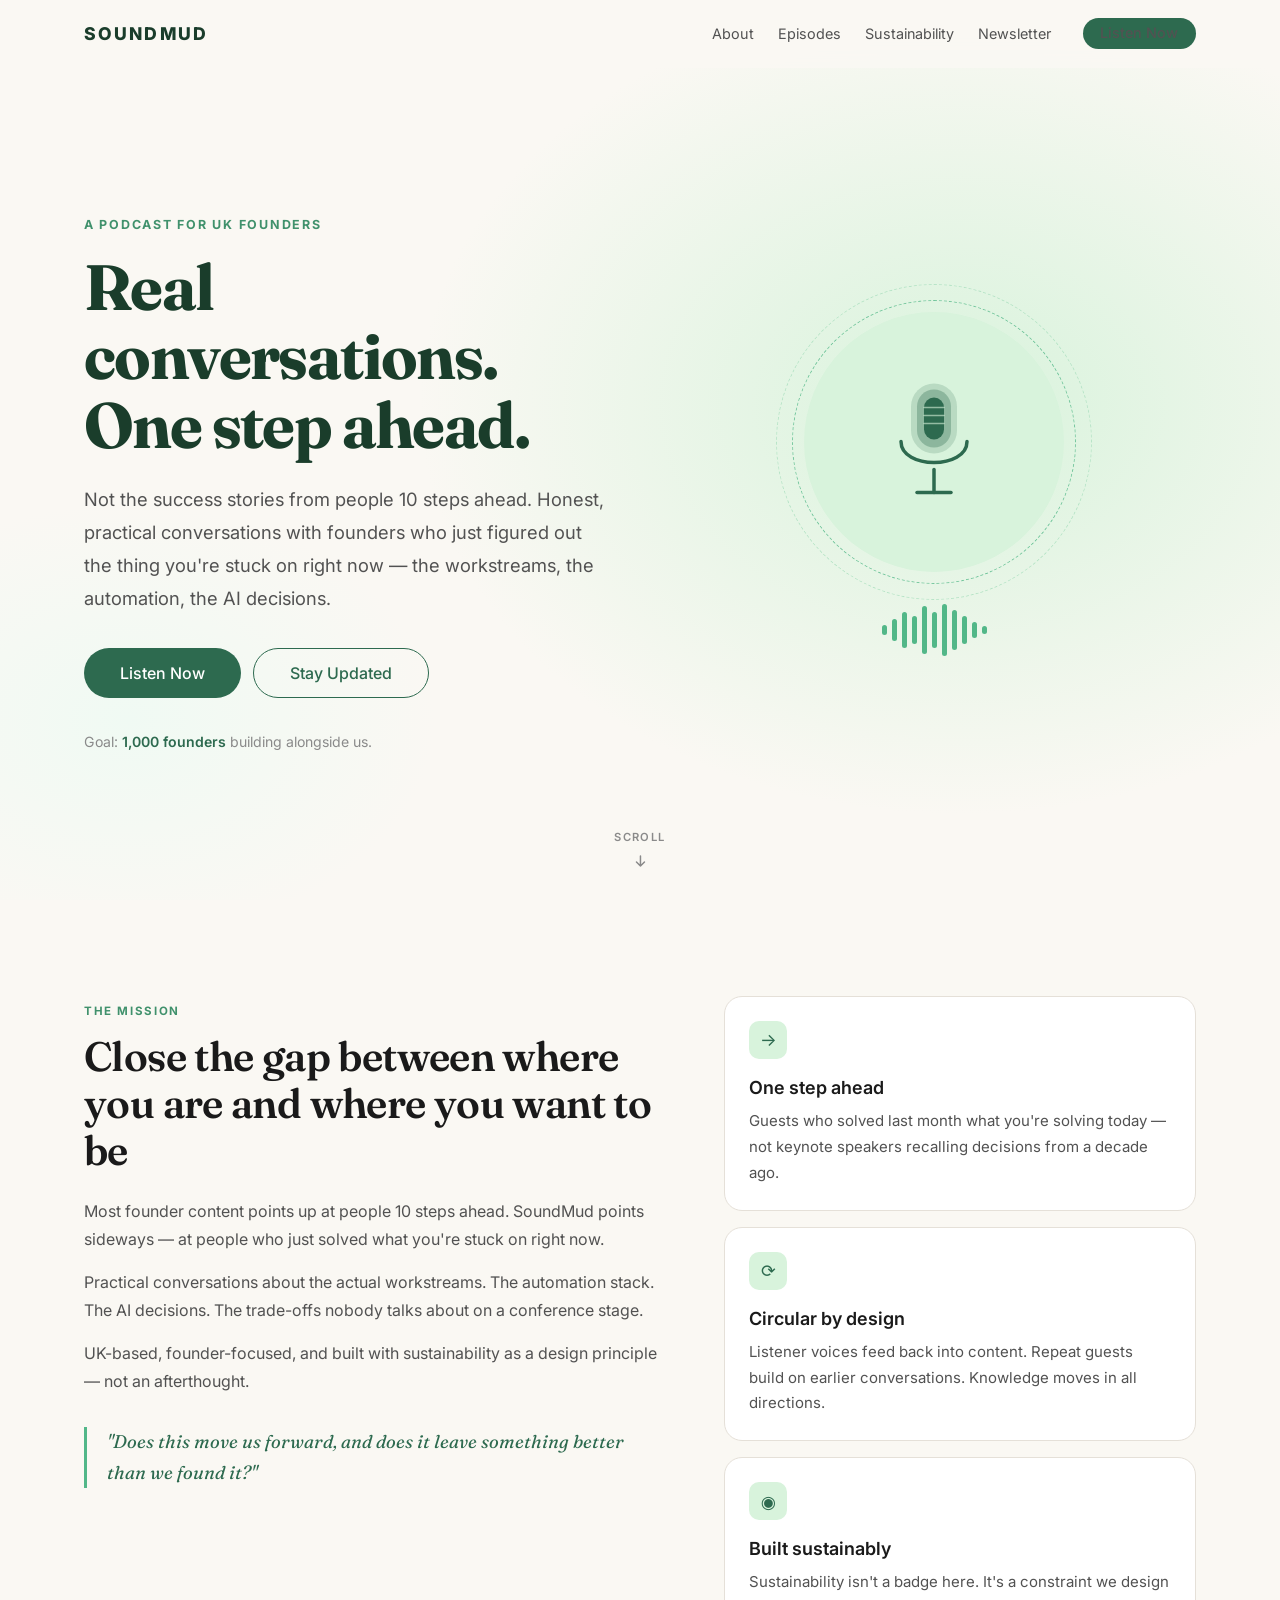
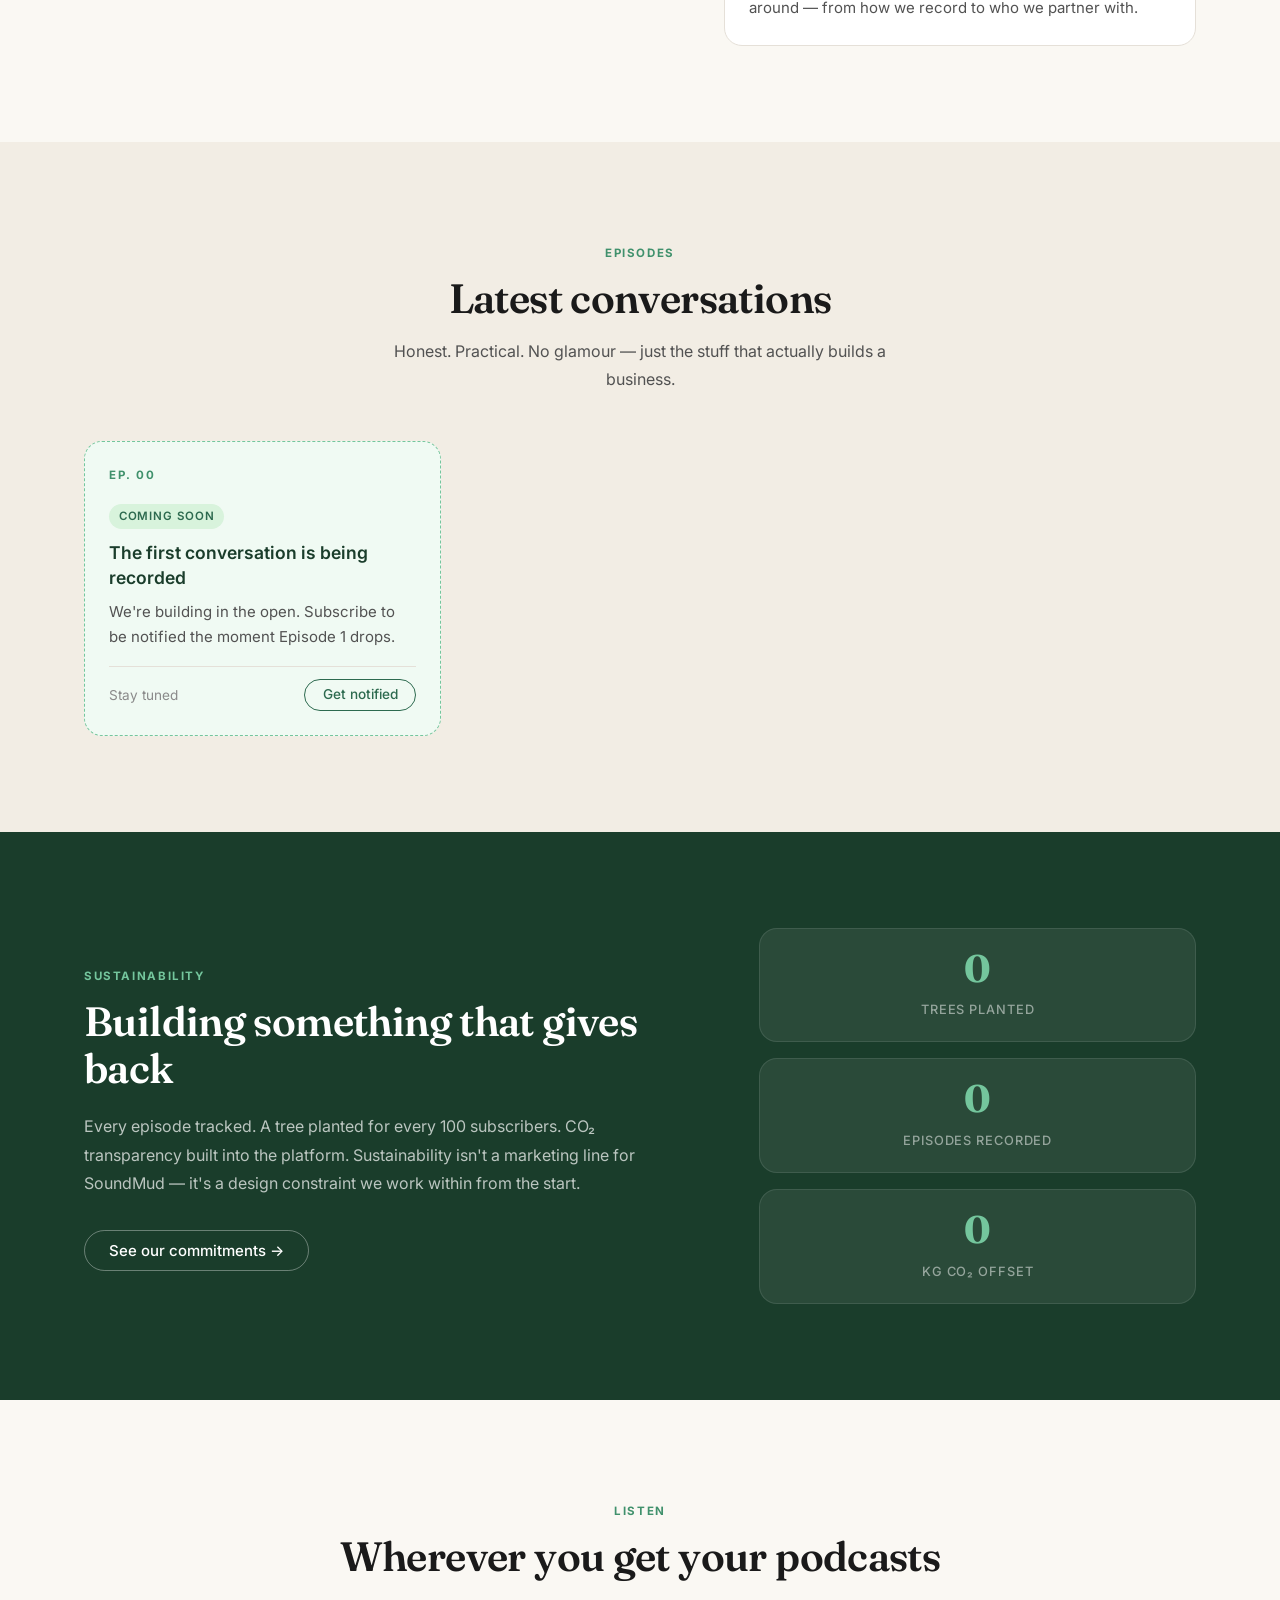
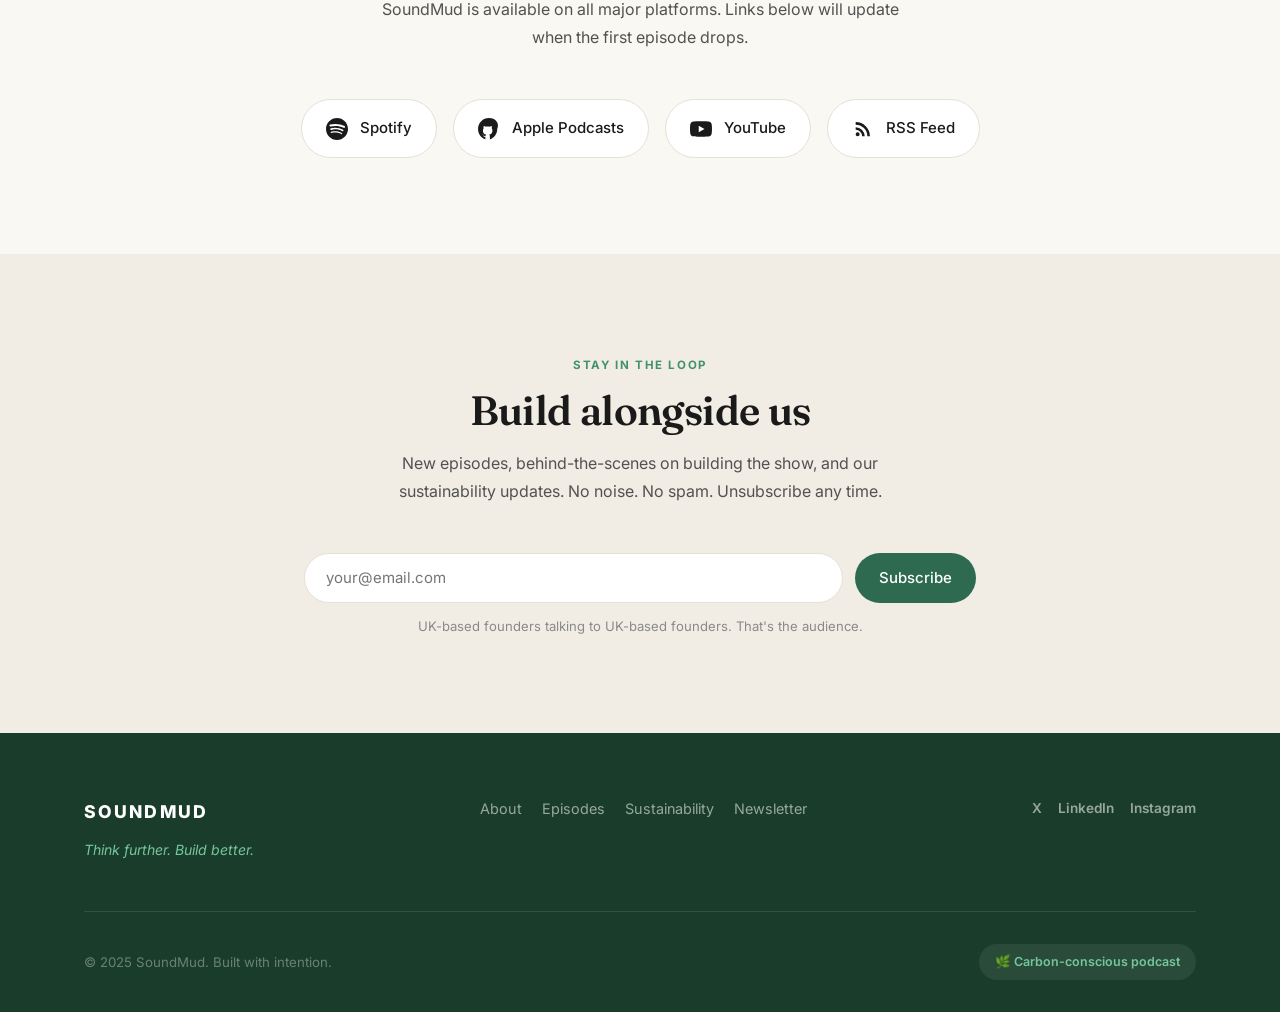
==== index.html @ a841d751 "Initial commit: Soundmud podcast static site. Add landing pages, styles, and assets for GitHub Pages" ====
<!DOCTYPE html>
<html lang="en">
<head>
  <meta charset="UTF-8">
  <meta name="viewport" content="width=device-width, initial-scale=1.0">
  <meta name="description" content="SoundMud — Real conversations with founders one or two steps ahead. The honest, practical podcast about the workstreams, automation, and AI decisions that actually make a business work.">
  <meta name="theme-color" content="#1a3d2b">

  <!-- Open Graph -->
  <meta property="og:type"        content="website">
  <meta property="og:title"       content="SoundMud — Real Conversations for Founders">
  <meta property="og:description" content="Not the success stories. The workstreams, the automation, the unglamorous stuff that actually makes a business work.">
  <meta property="og:site_name"   content="SoundMud">

  <title>SoundMud — Real Conversations for Founders</title>

  <!-- Fonts -->
  <link rel="preconnect" href="https://fonts.googleapis.com">
  <link rel="preconnect" href="https://fonts.gstatic.com" crossorigin>
  <link href="https://fonts.googleapis.com/css2?family=Fraunces:ital,opsz,wght@0,9..144,300;0,9..144,600;0,9..144,700;1,9..144,400&family=Inter:wght@300;400;500;600;700&display=swap" rel="stylesheet">

  <link rel="stylesheet" href="css/style.css">
</head>
<body>

  <!-- ── NAVIGATION ─────────────────────────────────────── -->
  <nav class="nav" id="nav" role="navigation" aria-label="Main navigation">
    <div class="nav__inner">
      <a href="index.html" class="nav__logo" aria-label="SoundMud home">
        <span class="nav__logo-text">SOUNDMUD</span>
      </a>

      <button class="nav__toggle" id="navToggle"
              aria-label="Open navigation menu" aria-expanded="false"
              aria-controls="navLinks">
        <span></span><span></span><span></span>
      </button>

      <ul class="nav__links" id="navLinks" role="list">
        <li><a href="#about">About</a></li>
        <li><a href="#episodes">Episodes</a></li>
        <li><a href="sustainability.html">Sustainability</a></li>
        <li><a href="#newsletter">Newsletter</a></li>
        <li><a href="#listen" class="btn btn--green btn--sm">Listen Now</a></li>
      </ul>
    </div>
  </nav>

  <!-- ── HERO ───────────────────────────────────────────── -->
  <section class="hero" id="home" aria-labelledby="hero-headline">
    <div class="hero__bg" aria-hidden="true"></div>

    <div class="hero__inner">
      <!-- Content -->
      <div class="hero__content">
        <p class="hero__kicker">A podcast for UK founders</p>
        <h1 class="hero__headline" id="hero-headline">
          Real conversations.<br>One step ahead.
        </h1>
        <p class="hero__sub">
          Not the success stories from people 10 steps ahead. Honest, practical
          conversations with founders who just figured out the thing you're stuck on
          right now — the workstreams, the automation, the AI decisions.
        </p>
        <div class="hero__actions">
          <a href="#listen" class="btn btn--green btn--lg">Listen Now</a>
          <a href="#newsletter" class="btn btn--outline btn--lg">Stay Updated</a>
        </div>
        <p class="hero__goal">
          Goal: <strong>1,000 founders</strong> building alongside us.
        </p>
      </div>

      <!-- Visual -->
      <div class="hero__visual" aria-hidden="true">
        <div class="hero__vis-wrap">
          <div class="hero__vis-circle">
            <div class="hero__vis-mic">
              <!-- Microphone SVG -->
              <svg viewBox="0 0 90 130" fill="none" xmlns="http://www.w3.org/2000/svg" aria-hidden="true">
                <rect x="22" y="6"  width="46" height="70" rx="23" fill="#2d6a4f" opacity="0.18"/>
                <rect x="28" y="12" width="34" height="58" rx="17" fill="#2d6a4f" opacity="0.32"/>
                <rect x="35" y="20" width="20" height="42" rx="10" fill="#2d6a4f"/>
                <!-- Grille lines -->
                <line x1="35" y1="30" x2="55" y2="30" stroke="#d8f3dc" stroke-width="1.5" stroke-linecap="round" opacity="0.6"/>
                <line x1="35" y1="38" x2="55" y2="38" stroke="#d8f3dc" stroke-width="1.5" stroke-linecap="round" opacity="0.6"/>
                <line x1="35" y1="46" x2="55" y2="46" stroke="#d8f3dc" stroke-width="1.5" stroke-linecap="round" opacity="0.6"/>
                <!-- Stand arc -->
                <path d="M12 64 C12 92 78 92 78 64" stroke="#2d6a4f" stroke-width="3.5" fill="none" stroke-linecap="round"/>
                <!-- Pole -->
                <line x1="45" y1="92" x2="45" y2="115" stroke="#2d6a4f" stroke-width="3.5" stroke-linecap="round"/>
                <!-- Base -->
                <line x1="28" y1="115" x2="62" y2="115" stroke="#2d6a4f" stroke-width="3.5" stroke-linecap="round"/>
              </svg>
            </div>
          </div>
          <!-- Soundwave -->
          <div class="hero__soundwave" aria-hidden="true">
            <span></span><span></span><span></span><span></span><span></span>
            <span></span><span></span><span></span><span></span><span></span>
            <span></span>
          </div>
        </div>
      </div>
    </div>

    <div class="hero__scroll" aria-hidden="true">
      <span>Scroll</span>
      <svg width="14" height="14" viewBox="0 0 14 14" fill="none" aria-hidden="true">
        <path d="M7 2v10M3 8l4 4 4-4" stroke="currentColor" stroke-width="1.5"
              stroke-linecap="round" stroke-linejoin="round"/>
      </svg>
    </div>
  </section>

  <!-- ── ABOUT / MISSION ────────────────────────────────── -->
  <section class="section" id="about" aria-labelledby="about-heading">
    <div class="container">
      <div class="mission">

        <div class="mission__text reveal">
          <span class="label">The Mission</span>
          <h2 id="about-heading">
            Close the gap between where you are and where you want to be
          </h2>
          <p>
            Most founder content points up at people 10 steps ahead. SoundMud points
            sideways — at people who just solved what you're stuck on right now.
          </p>
          <p>
            Practical conversations about the actual workstreams. The automation stack.
            The AI decisions. The trade-offs nobody talks about on a conference stage.
          </p>
          <p>
            UK-based, founder-focused, and built with sustainability as a design
            principle — not an afterthought.
          </p>
          <blockquote class="mission__quote">
            "Does this move us forward, and does it leave something better than we found it?"
          </blockquote>
        </div>

        <div class="pillars reveal" style="transition-delay: 0.1s">
          <div class="pillar">
            <div class="pillar__icon" aria-hidden="true">→</div>
            <h3>One step ahead</h3>
            <p>Guests who solved last month what you're solving today — not keynote
               speakers recalling decisions from a decade ago.</p>
          </div>
          <div class="pillar">
            <div class="pillar__icon" aria-hidden="true">⟳</div>
            <h3>Circular by design</h3>
            <p>Listener voices feed back into content. Repeat guests build on earlier
               conversations. Knowledge moves in all directions.</p>
          </div>
          <div class="pillar">
            <div class="pillar__icon" aria-hidden="true">◉</div>
            <h3>Built sustainably</h3>
            <p>Sustainability isn't a badge here. It's a constraint we design around —
               from how we record to who we partner with.</p>
          </div>
        </div>

      </div>
    </div>
  </section>

  <!-- ── EPISODES ───────────────────────────────────────── -->
  <section class="section section--alt" id="episodes" aria-labelledby="episodes-heading">
    <div class="container">
      <div class="section__header reveal">
        <span class="label">Episodes</span>
        <h2 id="episodes-heading">Latest conversations</h2>
        <p>Honest. Practical. No glamour — just the stuff that actually builds a business.</p>
      </div>

      <div class="episodes__grid">

        <!-- Coming Soon card — remove once Episode 1 is live -->
        <article class="episode-card episode-card--coming reveal">
          <div class="episode-card__number">EP. 00</div>
          <div class="episode-card__body">
            <span class="episode-card__badge">Coming Soon</span>
            <h3 class="episode-card__title">
              The first conversation is being recorded
            </h3>
            <p class="episode-card__desc">
              We're building in the open. Subscribe to be notified the moment
              Episode 1 drops.
            </p>
          </div>
          <div class="episode-card__meta">
            <span>Stay tuned</span>
            <a href="#newsletter" class="btn btn--outline btn--sm">Get notified</a>
          </div>
        </article>

        <!--
          ADD FUTURE EPISODES HERE. Copy and paste one of the blocks below,
          remove the --coming modifier and Coming Soon badge, and fill in the details.

          <article class="episode-card reveal">
            <div class="episode-card__number">EP. 01</div>
            <div class="episode-card__body">
              <span class="episode-card__badge">45 min · 12 Jun 2025</span>
              <h3 class="episode-card__title">Episode Title Here</h3>
              <p class="episode-card__desc">
                A short description of what this episode covers and why it matters.
              </p>
            </div>
            <div class="episode-card__meta">
              <span>45 min</span>
              <a href="EPISODE_URL" class="btn btn--green btn--sm" target="_blank" rel="noopener">
                Listen
              </a>
            </div>
          </article>
        -->

      </div>
    </div>
  </section>

  <!-- ── SUSTAINABILITY TEASER ──────────────────────────── -->
  <section class="section section--green" id="sustainability-teaser"
           aria-labelledby="sustain-heading">
    <div class="container">
      <div class="sustain-teaser">

        <div class="sustain-teaser__content reveal">
          <span class="label label--light">Sustainability</span>
          <h2 id="sustain-heading">Building something that gives back</h2>
          <p>
            Every episode tracked. A tree planted for every 100 subscribers. CO&#8322;
            transparency built into the platform. Sustainability isn't a marketing line
            for SoundMud — it's a design constraint we work within from the start.
          </p>
          <a href="sustainability.html" class="btn btn--outline-light">
            See our commitments &#8594;
          </a>
        </div>

        <div class="sustain-teaser__stats reveal" style="transition-delay: 0.1s"
             aria-label="Live impact numbers">
          <div class="stat">
            <span class="stat__number" data-counter="treesPlanted">0</span>
            <span class="stat__label">Trees planted</span>
          </div>
          <div class="stat">
            <span class="stat__number" data-counter="episodesRecorded">0</span>
            <span class="stat__label">Episodes recorded</span>
          </div>
          <div class="stat">
            <span class="stat__number" data-counter="kgCO2">0</span>
            <span class="stat__label">kg CO&#8322; offset</span>
          </div>
        </div>

      </div>
    </div>
  </section>

  <!-- ── LISTEN / PLATFORMS ─────────────────────────────── -->
  <section class="section" id="listen" aria-labelledby="listen-heading">
    <div class="container">
      <div class="section__header reveal">
        <span class="label">Listen</span>
        <h2 id="listen-heading">Wherever you get your podcasts</h2>
        <p>SoundMud is available on all major platforms. Links below will update when the first episode drops.</p>
      </div>

      <div class="platforms reveal">
        <!-- Replace href="#" with your real podcast URLs once the show is live -->
        <a href="#" class="platform platform--spotify"
           aria-label="Listen on Spotify" rel="noopener">
          <svg viewBox="0 0 24 24" aria-hidden="true" focusable="false">
            <path fill="currentColor"
              d="M12 0C5.4 0 0 5.4 0 12s5.4 12 12 12 12-5.4 12-12S18.66 0 12 0zm5.521 17.34c-.24.359-.66.48-1.021.24-2.82-1.74-6.36-2.101-10.561-1.141-.418.122-.779-.179-.899-.539-.12-.421.18-.78.54-.9 4.56-1.021 8.52-.6 11.64 1.32.42.18.479.659.301 1.02zm1.44-3.3c-.301.42-.841.6-1.262.3-3.239-1.98-8.159-2.58-11.939-1.38-.479.12-1.02-.12-1.14-.6-.12-.48.12-1.021.6-1.141C9.6 9.9 15 10.561 18.72 12.84c.361.181.54.78.241 1.2zm.12-3.36C15.24 8.4 8.82 8.16 5.16 9.301c-.6.179-1.2-.181-1.38-.721-.18-.601.18-1.2.72-1.381 4.26-1.26 11.28-1.02 15.721 1.621.539.3.719 1.02.419 1.56-.299.421-1.02.599-1.559.3z"/>
          </svg>
          <span>Spotify</span>
        </a>

        <a href="#" class="platform platform--apple"
           aria-label="Listen on Apple Podcasts" rel="noopener">
          <svg viewBox="0 0 24 24" aria-hidden="true" focusable="false">
            <path fill="currentColor"
              d="M12.018 0C5.338 0 .036 5.28.036 11.982c0 5.224 3.336 9.687 8.022 11.326.016-.908.016-1.96.016-2.868-.84.184-1.62.184-2.028-.48-.48-.78-.624-1.98-1.116-2.412-.384-.336-.972-.408-.972-.408s.996-.144 1.548.84c.552.996.552 1.56 1.14 1.716.588.156 1.296-.06 1.68-.24.072-.54.288-1.008.624-1.368-2.532-.456-3.576-2.196-3.576-4.272 0-.948.312-1.824.828-2.532-.168-.456-.36-1.404.036-2.52 0 0 .696-.216 2.28.84.648-.18 1.356-.276 2.04-.276s1.392.096 2.04.276c1.584-1.068 2.28-.84 2.28-.84.396 1.116.204 2.064.036 2.52.516.708.828 1.584.828 2.532 0 2.076-1.044 3.816-3.576 4.272.492.528.792 1.248.792 2.124v3.156c4.68-1.644 8.016-6.108 8.016-11.328C23.976 5.28 18.69 0 12.018 0z"/>
          </svg>
          <span>Apple Podcasts</span>
        </a>

        <a href="#" class="platform platform--youtube"
           aria-label="Watch on YouTube" rel="noopener">
          <svg viewBox="0 0 24 24" aria-hidden="true" focusable="false">
            <path fill="currentColor"
              d="M23.498 6.186a3.016 3.016 0 0 0-2.122-2.136C19.505 3.545 12 3.545 12 3.545s-7.505 0-9.377.505A3.017 3.017 0 0 0 .502 6.186C0 8.07 0 12 0 12s0 3.93.502 5.814a3.016 3.016 0 0 0 2.122 2.136c1.871.505 9.376.505 9.376.505s7.505 0 9.377-.505a3.015 3.015 0 0 0 2.122-2.136C24 15.93 24 12 24 12s0-3.93-.502-5.814zM9.545 15.568V8.432L15.818 12l-6.273 3.568z"/>
          </svg>
          <span>YouTube</span>
        </a>

        <a href="#" class="platform" aria-label="Subscribe via RSS" rel="noopener">
          <svg viewBox="0 0 24 24" aria-hidden="true" focusable="false">
            <path fill="currentColor"
              d="M6.18 15.64a2.18 2.18 0 0 1 2.18 2.18C8.36 19.01 7.38 20 6.18 20C4.98 20 4 19.01 4 17.82a2.18 2.18 0 0 1 2.18-2.18M4 4.44A15.56 15.56 0 0 1 19.56 20h-2.83A12.73 12.73 0 0 0 4 7.27V4.44m0 5.66a9.9 9.9 0 0 1 9.9 9.9h-2.83A7.07 7.07 0 0 0 4 12.93V10.1z"/>
          </svg>
          <span>RSS Feed</span>
        </a>
      </div>
    </div>
  </section>

  <!-- ── NEWSLETTER ─────────────────────────────────────── -->
  <section class="section section--alt" id="newsletter" aria-labelledby="newsletter-heading">
    <div class="container container--narrow">
      <div class="section__header reveal">
        <span class="label">Stay in the loop</span>
        <h2 id="newsletter-heading">Build alongside us</h2>
        <p>
          New episodes, behind-the-scenes on building the show, and our sustainability
          updates. No noise. No spam. Unsubscribe any time.
        </p>
      </div>

      <form class="newsletter-form reveal" id="newsletterForm"
            aria-label="Email newsletter signup" style="transition-delay: 0.1s">
        <div class="newsletter-form__fields">
          <label for="emailInput" class="visually-hidden">Your email address</label>
          <input
            type="email"
            id="emailInput"
            name="email"
            placeholder="your@email.com"
            required
            autocomplete="email"
            class="input"
          >
          <button type="submit" class="btn btn--green">Subscribe</button>
        </div>
        <p class="newsletter-form__note">
          UK-based founders talking to UK-based founders. That's the audience.
        </p>
      </form>
    </div>
  </section>

  <!-- ── FOOTER ─────────────────────────────────────────── -->
  <footer class="footer" role="contentinfo">
    <div class="container">
      <div class="footer__inner">
        <div class="footer__brand">
          <span class="footer__logo" aria-label="SoundMud">SOUNDMUD</span>
          <p class="footer__tagline">Think further. Build better.</p>
        </div>
        <nav class="footer__nav" aria-label="Footer navigation">
          <a href="#about">About</a>
          <a href="#episodes">Episodes</a>
          <a href="sustainability.html">Sustainability</a>
          <a href="#newsletter">Newsletter</a>
        </nav>
        <div class="footer__social" aria-label="Social links">
          <!-- Replace # with your actual social profile URLs -->
          <a href="#" aria-label="SoundMud on X (Twitter)" rel="noopener">X</a>
          <a href="#" aria-label="SoundMud on LinkedIn" rel="noopener">LinkedIn</a>
          <a href="#" aria-label="SoundMud on Instagram" rel="noopener">Instagram</a>
        </div>
      </div>
      <div class="footer__bottom">
        <p>&copy; 2025 SoundMud. Built with intention.</p>
        <a href="sustainability.html" class="footer__sustain-badge">
          &#127807; Carbon-conscious podcast
        </a>
      </div>
    </div>
  </footer>

  <!-- Visually-hidden helper (accessibility) -->
  <style>
    .visually-hidden {
      position: absolute; width: 1px; height: 1px;
      padding: 0; margin: -1px; overflow: hidden;
      clip: rect(0,0,0,0); white-space: nowrap; border: 0;
    }
  </style>

  <script src="js/main.js"></script>
</body>
</html>
---- css/style.css ----
/* ============================================================
   SOUNDMUD — style.css
   ============================================================ */

/* RESET */
*, *::before, *::after { box-sizing: border-box; margin: 0; padding: 0; }
html { scroll-behavior: smooth; -webkit-font-smoothing: antialiased; }
img, svg { display: block; max-width: 100%; }
a { color: inherit; text-decoration: none; }
button { cursor: pointer; border: none; background: none; font-family: inherit; }
ul, ol { list-style: none; }
input, select, textarea, button { font-family: inherit; font-size: inherit; }

/* ============================================================
   DESIGN TOKENS
   ============================================================ */
:root {
  /* Palette */
  --c-green-900: #1a3d2b;
  --c-green-800: #1f4d34;
  --c-green-700: #2d6a4f;
  --c-green-500: #40916c;
  --c-green-400: #52b788;
  --c-green-300: #74c69d;
  --c-green-200: #b7e4c7;
  --c-green-100: #d8f3dc;
  --c-green-50:  #f0faf3;

  --c-cream:     #faf8f3;
  --c-warm:      #f2ede4;
  --c-warm-dark: #e8e1d5;
  --c-white:     #ffffff;

  --c-text:      #1a1a1a;
  --c-text-mid:  #525252;
  --c-text-muted:#8a8a8a;
  --c-border:    #e5e0d8;

  /* Typography */
  --f-display: 'Fraunces', Georgia, 'Times New Roman', serif;
  --f-body:    'Inter', system-ui, -apple-system, sans-serif;

  /* Spacing scale */
  --sp-1: 0.25rem;
  --sp-2: 0.5rem;
  --sp-3: 0.75rem;
  --sp-4: 1rem;
  --sp-5: 1.25rem;
  --sp-6: 1.5rem;
  --sp-8: 2rem;
  --sp-10: 2.5rem;
  --sp-12: 3rem;
  --sp-16: 4rem;
  --sp-20: 5rem;
  --sp-24: 6rem;

  /* Layout */
  --max-w:        1160px;
  --max-w-narrow: 720px;
  --nav-h:        68px;

  /* Shape */
  --r-sm:   4px;
  --r-md:   10px;
  --r-lg:   18px;
  --r-xl:   28px;
  --r-full: 9999px;

  /* Shadows */
  --sh-sm:  0 1px 4px rgba(0,0,0,0.07);
  --sh-md:  0 4px 18px rgba(0,0,0,0.09);
  --sh-lg:  0 8px 36px rgba(0,0,0,0.13);

  /* Motion */
  --ease: 0.22s ease;
  --ease-slow: 0.45s ease;
}

/* ============================================================
   BASE
   ============================================================ */
body {
  font-family: var(--f-body);
  font-size: 1rem;
  color: var(--c-text);
  background: var(--c-cream);
  line-height: 1.65;
}

/* ============================================================
   LAYOUT HELPERS
   ============================================================ */
.container {
  width: 100%;
  max-width: var(--max-w);
  margin: 0 auto;
  padding: 0 var(--sp-6);
}
.container--narrow {
  max-width: var(--max-w-narrow);
}

.section {
  padding: var(--sp-24) 0;
}
.section--alt   { background: var(--c-warm); }
.section--green { background: var(--c-green-900); color: var(--c-white); }

.section__header {
  text-align: center;
  margin-bottom: var(--sp-12);
}
.section__header p {
  max-width: 52ch;
  margin: var(--sp-4) auto 0;
  color: var(--c-text-mid);
}

/* ============================================================
   TYPOGRAPHY
   ============================================================ */
h1 {
  font-family: var(--f-display);
  font-size: clamp(2.4rem, 5.5vw, 4rem);
  font-weight: 700;
  line-height: 1.08;
  letter-spacing: -0.025em;
}
h2 {
  font-family: var(--f-display);
  font-size: clamp(1.75rem, 3.2vw, 2.6rem);
  font-weight: 600;
  line-height: 1.15;
  letter-spacing: -0.015em;
}
h3 {
  font-family: var(--f-body);
  font-size: 1.125rem;
  font-weight: 600;
  line-height: 1.4;
}
p { line-height: 1.72; }

.label {
  display: inline-block;
  font-family: var(--f-body);
  font-size: 0.72rem;
  font-weight: 700;
  letter-spacing: 0.14em;
  text-transform: uppercase;
  color: var(--c-green-500);
  margin-bottom: var(--sp-3);
}
.label--light { color: var(--c-green-300); }

/* ============================================================
   BUTTONS
   ============================================================ */
.btn {
  display: inline-flex;
  align-items: center;
  gap: var(--sp-2);
  padding: 0.75rem 1.5rem;
  border-radius: var(--r-full);
  font-size: 0.9375rem;
  font-weight: 500;
  line-height: 1;
  white-space: nowrap;
  transition: all var(--ease);
  cursor: pointer;
}
.btn--green {
  background: var(--c-green-700);
  color: var(--c-white);
}
.btn--green:hover {
  background: var(--c-green-900);
  transform: translateY(-1px);
  box-shadow: var(--sh-md);
}
.btn--white {
  background: var(--c-white);
  color: var(--c-green-900);
}
.btn--white:hover {
  background: var(--c-green-100);
}
.btn--outline {
  border: 1.5px solid var(--c-green-700);
  color: var(--c-green-700);
}
.btn--outline:hover {
  background: var(--c-green-100);
}
.btn--outline-light {
  border: 1.5px solid rgba(255,255,255,0.35);
  color: var(--c-white);
}
.btn--outline-light:hover {
  background: rgba(255,255,255,0.12);
}
.btn--lg { padding: 1rem 2.25rem; font-size: 1rem; }
.btn--sm { padding: 0.5rem 1.1rem; font-size: 0.85rem; }

/* ============================================================
   NAVIGATION
   ============================================================ */
.nav {
  position: fixed;
  top: 0; left: 0; right: 0;
  z-index: 200;
  height: var(--nav-h);
  background: rgba(250, 248, 243, 0.9);
  backdrop-filter: blur(14px);
  -webkit-backdrop-filter: blur(14px);
  border-bottom: 1px solid transparent;
  transition: border-color var(--ease), box-shadow var(--ease);
}
.nav.scrolled {
  border-color: var(--c-border);
  box-shadow: var(--sh-sm);
}
.nav__inner {
  display: flex;
  align-items: center;
  justify-content: space-between;
  height: 100%;
  max-width: var(--max-w);
  margin: 0 auto;
  padding: 0 var(--sp-6);
}
.nav__logo { display: flex; align-items: center; gap: var(--sp-2); }
.nav__logo-text {
  font-family: var(--f-body);
  font-size: 1.1rem;
  font-weight: 800;
  letter-spacing: 0.12em;
  color: var(--c-green-900);
}
.nav__links {
  display: flex;
  align-items: center;
  gap: var(--sp-6);
}
.nav__links a {
  font-size: 0.9rem;
  color: var(--c-text-mid);
  transition: color var(--ease);
}
.nav__links a:hover,
.nav__links a.active { color: var(--c-green-700); }
.nav__links li:last-child a { margin-left: var(--sp-2); }

.nav__toggle {
  display: none;
  flex-direction: column;
  gap: 5px;
  padding: var(--sp-2);
}
.nav__toggle span {
  display: block;
  width: 22px;
  height: 2px;
  background: var(--c-text);
  border-radius: 2px;
  transition: all var(--ease);
}
.nav__toggle[aria-expanded="true"] span:nth-child(1) { transform: rotate(45deg) translate(5px,5px); }
.nav__toggle[aria-expanded="true"] span:nth-child(2) { opacity: 0; }
.nav__toggle[aria-expanded="true"] span:nth-child(3) { transform: rotate(-45deg) translate(5px,-5px); }

/* ============================================================
   HERO
   ============================================================ */
.hero {
  min-height: 100vh;
  display: flex;
  flex-direction: column;
  justify-content: center;
  padding-top: var(--nav-h);
  position: relative;
  overflow: hidden;
}
.hero__bg {
  position: absolute;
  inset: 0;
  background:
    radial-gradient(ellipse 65% 70% at 75% 45%, var(--c-green-100) 0%, transparent 65%),
    radial-gradient(ellipse 40% 40% at 10% 80%, var(--c-green-50) 0%, transparent 60%);
  pointer-events: none;
}
.hero__inner {
  display: grid;
  grid-template-columns: 1fr 1fr;
  gap: var(--sp-16);
  align-items: center;
  max-width: var(--max-w);
  margin: 0 auto;
  padding: var(--sp-20) var(--sp-6);
  position: relative;
  z-index: 1;
}
.hero__kicker {
  font-size: 0.78rem;
  font-weight: 700;
  letter-spacing: 0.14em;
  text-transform: uppercase;
  color: var(--c-green-500);
  margin-bottom: var(--sp-4);
}
.hero__headline {
  margin-bottom: var(--sp-6);
  color: var(--c-green-900);
}
.hero__sub {
  font-size: 1.15rem;
  color: var(--c-text-mid);
  max-width: 46ch;
  margin-bottom: var(--sp-8);
  line-height: 1.8;
}
.hero__actions {
  display: flex;
  gap: var(--sp-3);
  flex-wrap: wrap;
  margin-bottom: var(--sp-8);
}
.hero__goal {
  font-size: 0.88rem;
  color: var(--c-text-muted);
}
.hero__goal strong { color: var(--c-green-700); font-weight: 600; }

/* Visual */
.hero__visual {
  display: flex;
  justify-content: center;
  align-items: center;
}
.hero__vis-wrap {
  display: flex;
  flex-direction: column;
  align-items: center;
  gap: var(--sp-8);
}
.hero__vis-circle {
  width: 260px;
  height: 260px;
  border-radius: 50%;
  background: var(--c-green-100);
  display: flex;
  align-items: center;
  justify-content: center;
  position: relative;
}
.hero__vis-circle::before {
  content: '';
  position: absolute;
  inset: -12px;
  border-radius: 50%;
  border: 1.5px dashed var(--c-green-300);
  animation: spin 30s linear infinite;
}
.hero__vis-circle::after {
  content: '';
  position: absolute;
  inset: -28px;
  border-radius: 50%;
  border: 1px dashed var(--c-green-200);
  animation: spin 50s linear infinite reverse;
}
.hero__vis-mic svg { width: 90px; height: 135px; }

.hero__soundwave {
  display: flex;
  align-items: center;
  gap: 5px;
  height: 52px;
}
.hero__soundwave span {
  display: block;
  width: 5px;
  border-radius: 3px;
  background: var(--c-green-400);
  animation: wave 1.4s ease-in-out infinite;
}
.hero__soundwave span:nth-child(1)  { height: 10px; animation-delay: 0.0s; }
.hero__soundwave span:nth-child(2)  { height: 22px; animation-delay: 0.1s; }
.hero__soundwave span:nth-child(3)  { height: 36px; animation-delay: 0.2s; }
.hero__soundwave span:nth-child(4)  { height: 28px; animation-delay: 0.3s; }
.hero__soundwave span:nth-child(5)  { height: 48px; animation-delay: 0.4s; }
.hero__soundwave span:nth-child(6)  { height: 36px; animation-delay: 0.5s; }
.hero__soundwave span:nth-child(7)  { height: 52px; animation-delay: 0.6s; }
.hero__soundwave span:nth-child(8)  { height: 40px; animation-delay: 0.7s; }
.hero__soundwave span:nth-child(9)  { height: 28px; animation-delay: 0.8s; }
.hero__soundwave span:nth-child(10) { height: 16px; animation-delay: 0.9s; }
.hero__soundwave span:nth-child(11) { height: 8px;  animation-delay: 1.0s; }

.hero__scroll {
  position: absolute;
  bottom: var(--sp-8);
  left: 50%;
  transform: translateX(-50%);
  display: flex;
  flex-direction: column;
  align-items: center;
  gap: var(--sp-2);
  font-size: 0.7rem;
  font-weight: 600;
  letter-spacing: 0.12em;
  text-transform: uppercase;
  color: var(--c-text-muted);
  animation: bob 2.2s ease-in-out infinite;
  z-index: 1;
}

@keyframes wave {
  0%, 100% { transform: scaleY(0.55); opacity: 0.55; }
  50%       { transform: scaleY(1);    opacity: 1; }
}
@keyframes spin {
  from { transform: rotate(0deg); }
  to   { transform: rotate(360deg); }
}
@keyframes bob {
  0%, 100% { transform: translateX(-50%) translateY(0); }
  50%       { transform: translateX(-50%) translateY(7px); }
}
@keyframes fadeUp {
  from { opacity: 0; transform: translateY(20px); }
  to   { opacity: 1; transform: translateY(0); }
}

/* ============================================================
   MISSION / ABOUT
   ============================================================ */
.mission {
  display: grid;
  grid-template-columns: 1.1fr 0.9fr;
  gap: var(--sp-16);
  align-items: start;
}
.mission__text h2 { margin-bottom: var(--sp-6); }
.mission__text p {
  color: var(--c-text-mid);
  margin-bottom: var(--sp-4);
}
.mission__quote {
  margin-top: var(--sp-8);
  border-left: 3px solid var(--c-green-400);
  padding-left: var(--sp-5);
  font-family: var(--f-display);
  font-size: 1.15rem;
  font-style: italic;
  color: var(--c-green-700);
  line-height: 1.65;
}

.pillars {
  display: flex;
  flex-direction: column;
  gap: var(--sp-4);
}
.pillar {
  background: var(--c-white);
  border: 1px solid var(--c-border);
  border-radius: var(--r-lg);
  padding: var(--sp-6);
  transition: box-shadow var(--ease), transform var(--ease);
}
.pillar:hover {
  box-shadow: var(--sh-md);
  transform: translateY(-2px);
}
.pillar__icon {
  width: 38px;
  height: 38px;
  border-radius: var(--r-md);
  background: var(--c-green-100);
  display: flex;
  align-items: center;
  justify-content: center;
  font-size: 1.1rem;
  margin-bottom: var(--sp-4);
  color: var(--c-green-700);
}
.pillar h3 { margin-bottom: var(--sp-2); }
.pillar p  { font-size: 0.9375rem; color: var(--c-text-mid); }

/* ============================================================
   EPISODES
   ============================================================ */
.episodes__grid {
  display: grid;
  grid-template-columns: repeat(auto-fill, minmax(300px, 1fr));
  gap: var(--sp-5);
}
.episode-card {
  background: var(--c-white);
  border: 1px solid var(--c-border);
  border-radius: var(--r-lg);
  padding: var(--sp-6);
  display: flex;
  flex-direction: column;
  gap: var(--sp-4);
  transition: box-shadow var(--ease), transform var(--ease);
}
.episode-card:hover {
  box-shadow: var(--sh-md);
  transform: translateY(-2px);
}
.episode-card--coming {
  border: 1.5px dashed var(--c-green-300);
  background: var(--c-green-50);
}
.episode-card__number {
  font-size: 0.72rem;
  font-weight: 700;
  letter-spacing: 0.14em;
  text-transform: uppercase;
  color: var(--c-green-500);
}
.episode-card__body { flex: 1; }
.episode-card__badge {
  display: inline-block;
  font-size: 0.72rem;
  font-weight: 600;
  letter-spacing: 0.08em;
  text-transform: uppercase;
  color: var(--c-green-700);
  background: var(--c-green-100);
  padding: 0.2rem 0.6rem;
  border-radius: var(--r-full);
  margin-bottom: var(--sp-3);
}
.episode-card__title {
  font-size: 1.1rem;
  font-weight: 600;
  margin-bottom: var(--sp-2);
  color: var(--c-green-900);
}
.episode-card__desc {
  font-size: 0.9375rem;
  color: var(--c-text-mid);
}
.episode-card__meta {
  display: flex;
  align-items: center;
  justify-content: space-between;
  gap: var(--sp-3);
  font-size: 0.85rem;
  color: var(--c-text-muted);
  padding-top: var(--sp-3);
  border-top: 1px solid var(--c-border);
}

/* ============================================================
   SUSTAINABILITY TEASER
   ============================================================ */
.sustain-teaser {
  display: grid;
  grid-template-columns: 1.4fr 1fr;
  gap: var(--sp-16);
  align-items: center;
}
.sustain-teaser__content h2 {
  color: var(--c-white);
  margin-bottom: var(--sp-5);
}
.sustain-teaser__content p {
  color: rgba(255,255,255,0.7);
  margin-bottom: var(--sp-8);
  line-height: 1.78;
}
.sustain-teaser__stats {
  display: flex;
  flex-direction: column;
  gap: var(--sp-4);
}
.stat {
  text-align: center;
  padding: var(--sp-5) var(--sp-6);
  background: rgba(255,255,255,0.07);
  border: 1px solid rgba(255,255,255,0.1);
  border-radius: var(--r-lg);
  transition: background var(--ease);
}
.stat:hover { background: rgba(255,255,255,0.12); }
.stat__number {
  display: block;
  font-family: var(--f-display);
  font-size: 2.4rem;
  font-weight: 700;
  color: var(--c-green-300);
  line-height: 1;
  margin-bottom: var(--sp-2);
}
.stat__label {
  font-size: 0.8rem;
  font-weight: 500;
  letter-spacing: 0.07em;
  text-transform: uppercase;
  color: rgba(255,255,255,0.5);
}

/* ============================================================
   LISTEN / PLATFORMS
   ============================================================ */
.platforms {
  display: flex;
  flex-wrap: wrap;
  gap: var(--sp-4);
  justify-content: center;
}
.platform {
  display: flex;
  align-items: center;
  gap: var(--sp-3);
  padding: var(--sp-4) var(--sp-6);
  border: 1.5px solid var(--c-border);
  border-radius: var(--r-full);
  font-weight: 500;
  font-size: 0.9375rem;
  transition: all var(--ease);
  background: var(--c-white);
}
.platform:hover {
  border-color: var(--c-green-500);
  background: var(--c-green-50);
  transform: translateY(-2px);
  box-shadow: var(--sh-sm);
}
.platform svg { width: 22px; height: 22px; flex-shrink: 0; }
.platform--spotify:hover { color: #1DB954; border-color: #1DB954; }
.platform--apple:hover   { color: #FC3C44; border-color: #FC3C44; }
.platform--youtube:hover { color: #FF0000; border-color: #FF0000; }

/* ============================================================
   NEWSLETTER
   ============================================================ */
.newsletter-form__fields {
  display: flex;
  gap: var(--sp-3);
  margin-bottom: var(--sp-3);
}
.input {
  flex: 1;
  padding: 0.9rem 1.3rem;
  border: 1.5px solid var(--c-border);
  border-radius: var(--r-full);
  background: var(--c-white);
  font-size: 0.9375rem;
  color: var(--c-text);
  outline: none;
  transition: border-color var(--ease), box-shadow var(--ease);
}
.input:focus {
  border-color: var(--c-green-500);
  box-shadow: 0 0 0 3px rgba(64,145,108,0.15);
}
.newsletter-form__note {
  font-size: 0.82rem;
  color: var(--c-text-muted);
  text-align: center;
}

/* ============================================================
   FOOTER
   ============================================================ */
.footer {
  background: var(--c-green-900);
  color: var(--c-white);
  padding: var(--sp-16) 0 var(--sp-8);
}
.footer__inner {
  display: flex;
  justify-content: space-between;
  align-items: flex-start;
  gap: var(--sp-8);
  margin-bottom: var(--sp-12);
  flex-wrap: wrap;
}
.footer__logo {
  display: block;
  font-size: 1.1rem;
  font-weight: 800;
  letter-spacing: 0.12em;
  margin-bottom: var(--sp-3);
}
.footer__tagline {
  font-size: 0.88rem;
  color: var(--c-green-300);
  font-style: italic;
}
.footer__nav {
  display: flex;
  gap: var(--sp-5);
  flex-wrap: wrap;
}
.footer__nav a {
  font-size: 0.9rem;
  color: rgba(255,255,255,0.55);
  transition: color var(--ease);
}
.footer__nav a:hover { color: var(--c-white); }
.footer__social {
  display: flex;
  gap: var(--sp-4);
}
.footer__social a {
  font-size: 0.85rem;
  font-weight: 600;
  color: rgba(255,255,255,0.55);
  transition: color var(--ease);
}
.footer__social a:hover { color: var(--c-white); }
.footer__bottom {
  display: flex;
  justify-content: space-between;
  align-items: center;
  padding-top: var(--sp-8);
  border-top: 1px solid rgba(255,255,255,0.1);
  font-size: 0.83rem;
  color: rgba(255,255,255,0.35);
  flex-wrap: wrap;
  gap: var(--sp-4);
}
.footer__sustain-badge {
  display: inline-flex;
  align-items: center;
  gap: var(--sp-2);
  padding: var(--sp-2) var(--sp-4);
  background: rgba(255,255,255,0.07);
  border-radius: var(--r-full);
  color: var(--c-green-300) !important;
  font-size: 0.78rem;
  font-weight: 600;
  transition: background var(--ease);
}
.footer__sustain-badge:hover { background: rgba(255,255,255,0.14); }

/* ============================================================
   SUSTAINABILITY PAGE
   ============================================================ */

/* Hero */
.sustain-hero {
  background: var(--c-green-900);
  color: var(--c-white);
  padding: calc(var(--nav-h) + var(--sp-16)) 0 var(--sp-16);
}
.sustain-hero h1 {
  color: var(--c-white);
  margin-bottom: var(--sp-6);
}
.sustain-hero .hero-sub {
  font-size: 1.15rem;
  color: rgba(255,255,255,0.65);
  max-width: 60ch;
  line-height: 1.8;
}

/* Commitments */
.commitments {
  display: grid;
  grid-template-columns: repeat(3, 1fr);
  gap: var(--sp-5);
}
.commitment {
  background: var(--c-white);
  border: 1px solid var(--c-border);
  border-radius: var(--r-lg);
  padding: var(--sp-8);
  display: flex;
  flex-direction: column;
  gap: var(--sp-3);
  transition: box-shadow var(--ease), transform var(--ease);
}
.commitment:hover {
  box-shadow: var(--sh-md);
  transform: translateY(-2px);
}
.commitment__number {
  font-family: var(--f-display);
  font-size: 3.5rem;
  font-weight: 700;
  color: var(--c-green-100);
  line-height: 1;
}
.commitment h3 { font-size: 1.2rem; color: var(--c-green-900); }
.commitment p  { font-size: 0.9375rem; color: var(--c-text-mid); flex: 1; }

.status {
  display: inline-block;
  padding: 0.25rem 0.8rem;
  border-radius: var(--r-full);
  font-size: 0.72rem;
  font-weight: 700;
  letter-spacing: 0.07em;
  text-transform: uppercase;
}
.status--active      { background: var(--c-green-100); color: var(--c-green-700); }
.status--in-progress { background: #fef9c3; color: #854d0e; }

/* Carbon Calculator */
.calculator {
  background: var(--c-green-900);
  border-radius: var(--r-xl);
  overflow: hidden;
  box-shadow: var(--sh-lg);
}
.calculator__header {
  padding: var(--sp-8) var(--sp-10);
  border-bottom: 1px solid rgba(255,255,255,0.08);
}
.calculator__header h2 { color: var(--c-white); margin-bottom: var(--sp-2); }
.calculator__header p  { color: rgba(255,255,255,0.55); font-size: 0.9375rem; }

.calculator__body {
  display: grid;
  grid-template-columns: 1fr 1fr;
}
.calculator__inputs {
  padding: var(--sp-8) var(--sp-10);
  display: flex;
  flex-direction: column;
  gap: var(--sp-6);
}
.calculator__results {
  padding: var(--sp-8) var(--sp-10);
  background: rgba(0,0,0,0.22);
  display: flex;
  flex-direction: column;
  gap: var(--sp-4);
}

.calc-field { display: flex; flex-direction: column; gap: var(--sp-2); }
.calc-field label {
  font-size: 0.85rem;
  font-weight: 500;
  color: rgba(255,255,255,0.75);
}
.calc-value-row {
  display: flex;
  justify-content: space-between;
  align-items: center;
}
.calc-value {
  font-family: var(--f-display);
  font-size: 1.3rem;
  font-weight: 700;
  color: var(--c-green-300);
}
input[type=range] {
  -webkit-appearance: none;
  appearance: none;
  width: 100%;
  height: 4px;
  background: rgba(255,255,255,0.15);
  border-radius: 2px;
  outline: none;
  cursor: pointer;
}
input[type=range]::-webkit-slider-thumb {
  -webkit-appearance: none;
  width: 18px;
  height: 18px;
  border-radius: 50%;
  background: var(--c-green-300);
  cursor: pointer;
  transition: background var(--ease), transform var(--ease);
}
input[type=range]::-webkit-slider-thumb:hover {
  background: var(--c-green-400);
  transform: scale(1.15);
}
input[type=range]::-moz-range-thumb {
  width: 18px;
  height: 18px;
  border-radius: 50%;
  background: var(--c-green-300);
  border: none;
  cursor: pointer;
}

.calc-select {
  width: 100%;
  padding: 0.6rem 0.9rem;
  background: rgba(255,255,255,0.08);
  border: 1px solid rgba(255,255,255,0.18);
  border-radius: var(--r-md);
  color: var(--c-white);
  font-size: 0.9375rem;
  outline: none;
  cursor: pointer;
  transition: border-color var(--ease);
}
.calc-select:focus { border-color: var(--c-green-300); }
.calc-select option { background: var(--c-green-800); }

.calc-note {
  background: rgba(255,255,255,0.05);
  border-radius: var(--r-md);
  padding: var(--sp-4);
  font-size: 0.78rem;
  color: rgba(255,255,255,0.4);
  line-height: 1.65;
  margin-top: auto;
}

.result-card {
  background: rgba(255,255,255,0.06);
  border-radius: var(--r-md);
  padding: var(--sp-4) var(--sp-5);
  transition: background var(--ease);
}
.result-card:hover { background: rgba(255,255,255,0.1); }
.result-card__label {
  font-size: 0.72rem;
  font-weight: 600;
  letter-spacing: 0.1em;
  text-transform: uppercase;
  color: rgba(255,255,255,0.45);
  margin-bottom: var(--sp-2);
}
.result-card__value {
  font-family: var(--f-display);
  font-size: 2rem;
  font-weight: 700;
  color: var(--c-green-300);
  line-height: 1;
  margin-bottom: var(--sp-1);
}
.result-card__sub {
  font-size: 0.8rem;
  color: rgba(255,255,255,0.45);
}
.result-card--offset {
  background: rgba(116,198,157,0.12);
  border: 1px solid rgba(116,198,157,0.25);
}
.result-card--offset .result-card__value { font-size: 1.1rem; color: var(--c-green-300); }

/* Tree Section */
.tree-section {
  display: grid;
  grid-template-columns: 1.4fr 1fr;
  gap: var(--sp-16);
  align-items: center;
}
.tree-section__content h2 { margin-bottom: var(--sp-5); }
.tree-section__content p {
  color: var(--c-text-mid);
  margin-bottom: var(--sp-4);
}
.tree-progress { margin-top: var(--sp-8); }
.tree-progress__bar {
  height: 8px;
  background: var(--c-border);
  border-radius: 4px;
  overflow: hidden;
  margin-bottom: var(--sp-3);
}
.tree-progress__fill {
  height: 100%;
  background: linear-gradient(90deg, var(--c-green-500), var(--c-green-300));
  border-radius: 4px;
  transition: width 1.2s ease;
}
.tree-progress__labels {
  display: flex;
  justify-content: space-between;
  font-size: 0.82rem;
  color: var(--c-text-muted);
}
.tree-section__visual {
  display: flex;
  justify-content: center;
  align-items: center;
}
.tree-section__visual svg { width: 180px; height: 240px; }

/* ============================================================
   SCROLL REVEAL (applied by JS)
   ============================================================ */
.reveal {
  opacity: 0;
  transform: translateY(24px);
  transition: opacity 0.65s ease, transform 0.65s ease;
}
.reveal.visible {
  opacity: 1;
  transform: translateY(0);
}

/* ============================================================
   RESPONSIVE
   ============================================================ */
@media (max-width: 900px) {
  .hero__inner { grid-template-columns: 1fr; padding-top: var(--sp-12); }
  .hero__visual { display: none; }
  .mission { grid-template-columns: 1fr; gap: var(--sp-10); }
  .sustain-teaser { grid-template-columns: 1fr; }
  .sustain-teaser__stats { flex-direction: row; justify-content: center; }
  .commitments { grid-template-columns: 1fr; }
  .calculator__body { grid-template-columns: 1fr; }
  .tree-section { grid-template-columns: 1fr; }
  .tree-section__visual { display: none; }
}

@media (max-width: 640px) {
  .section { padding: var(--sp-16) 0; }
  .hero { min-height: auto; padding-bottom: var(--sp-16); }
  .hero__scroll { display: none; }
  .hero__actions { flex-direction: column; }
  .hero__actions .btn { text-align: center; justify-content: center; }
  .nav__links {
    display: none;
    position: absolute;
    top: var(--nav-h);
    left: 0; right: 0;
    flex-direction: column;
    align-items: stretch;
    background: rgba(250, 248, 243, 0.97);
    backdrop-filter: blur(14px);
    border-bottom: 1px solid var(--c-border);
    padding: var(--sp-4) var(--sp-6);
    gap: var(--sp-1);
    box-shadow: var(--sh-md);
  }
  .nav__links.open { display: flex; }
  .nav__links li:last-child a { margin-left: 0; margin-top: var(--sp-2); display: block; text-align: center; }
  .nav__toggle { display: flex; }
  .newsletter-form__fields { flex-direction: column; }
  .footer__inner { flex-direction: column; }
  .footer__bottom { flex-direction: column; text-align: center; }
  .sustain-teaser__stats { flex-direction: column; }
  .calculator__inputs,
  .calculator__results { padding: var(--sp-6); }
}

/* ============================================================
   PRINT / REDUCED MOTION
   ============================================================ */
@media (prefers-reduced-motion: reduce) {
  *, *::before, *::after {
    animation-duration: 0.01ms !important;
    animation-iteration-count: 1 !important;
    transition-duration: 0.01ms !important;
  }
  html { scroll-behavior: auto; }
}
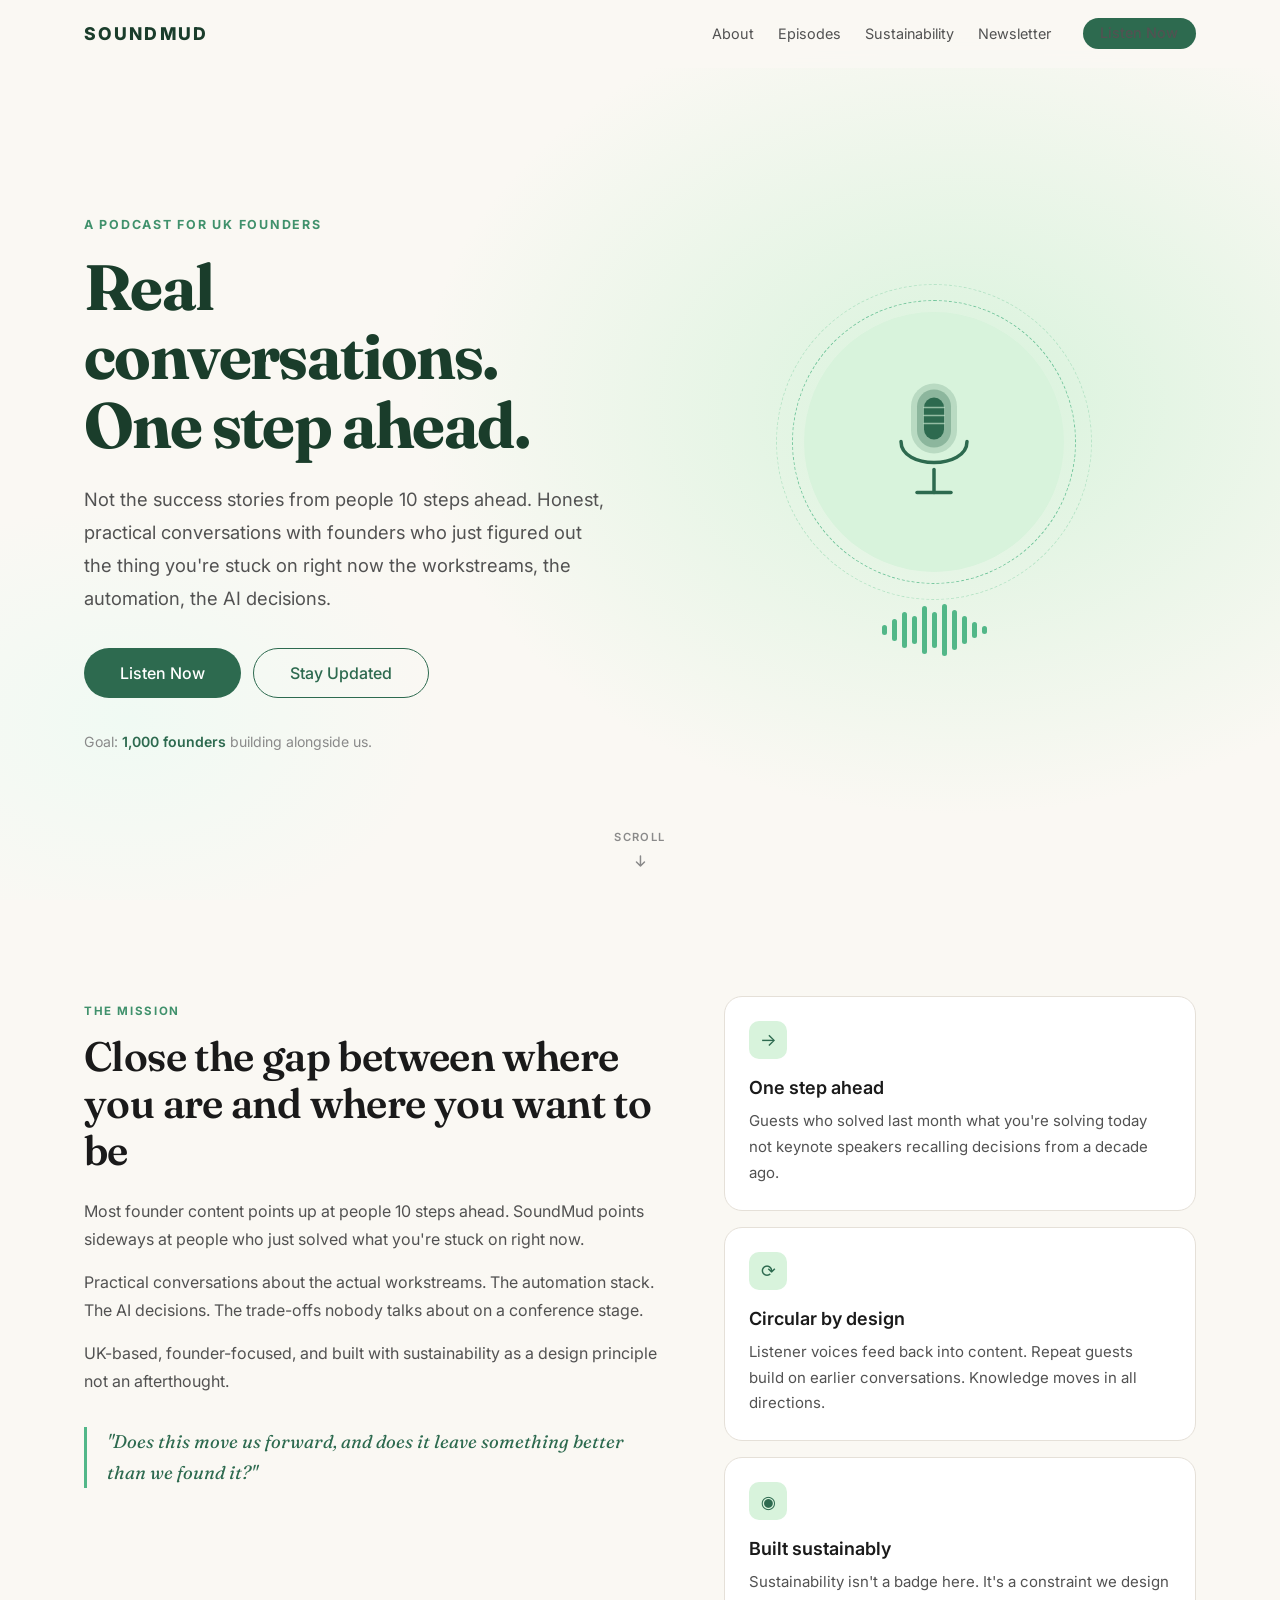
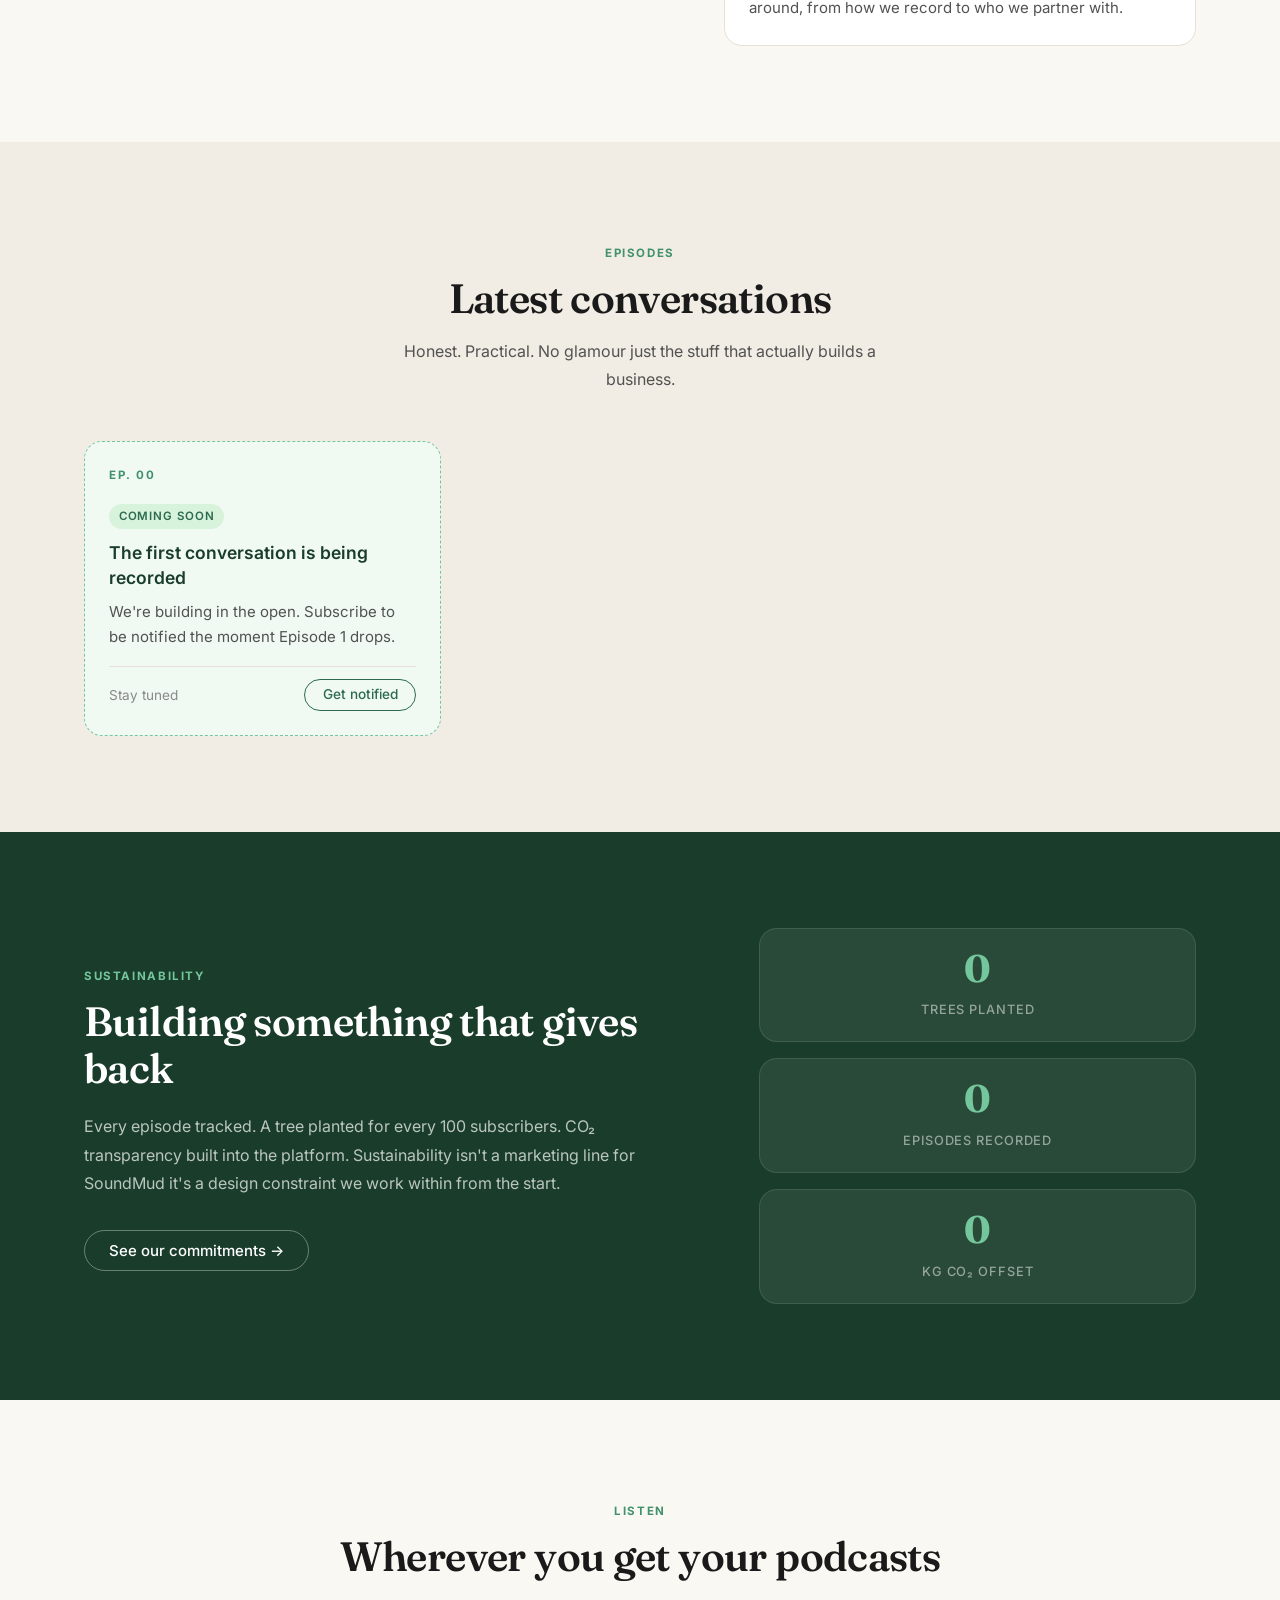
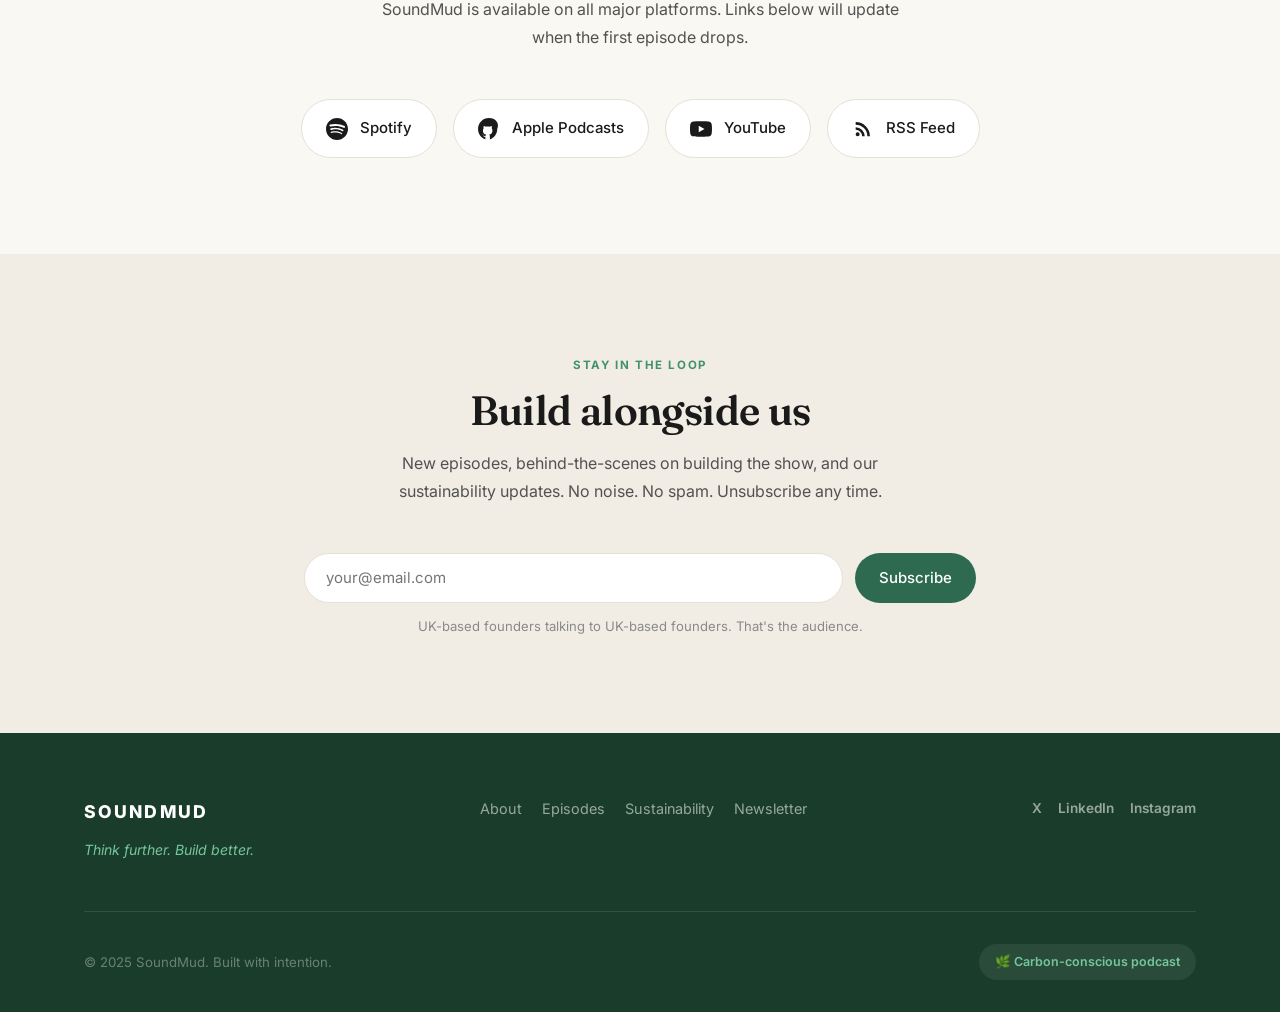
==== commit e0fb53a8: "update" ====
--- a/index.html
+++ b/index.html
@@ -1,18 +1,18 @@
-<!DOCTYPE html>
+﻿<!DOCTYPE html>
 <html lang="en">
 <head>
   <meta charset="UTF-8">
   <meta name="viewport" content="width=device-width, initial-scale=1.0">
-  <meta name="description" content="SoundMud — Real conversations with founders one or two steps ahead. The honest, practical podcast about the workstreams, automation, and AI decisions that actually make a business work.">
+  <meta name="description" content="SoundMud Real conversations with founders one or two steps ahead. The honest, practical podcast about the workstreams, automation, and AI decisions that actually make a business work.">
   <meta name="theme-color" content="#1a3d2b">
 
   <!-- Open Graph -->
   <meta property="og:type"        content="website">
-  <meta property="og:title"       content="SoundMud — Real Conversations for Founders">
+  <meta property="og:title"       content="SoundMud Real Conversations for Founders">
   <meta property="og:description" content="Not the success stories. The workstreams, the automation, the unglamorous stuff that actually makes a business work.">
   <meta property="og:site_name"   content="SoundMud">
 
-  <title>SoundMud — Real Conversations for Founders</title>
+  <title>SoundMud Real Conversations for Founders</title>
 
   <!-- Fonts -->
   <link rel="preconnect" href="https://fonts.googleapis.com">
@@ -60,7 +60,7 @@
         <p class="hero__sub">
           Not the success stories from people 10 steps ahead. Honest, practical
           conversations with founders who just figured out the thing you're stuck on
-          right now — the workstreams, the automation, the AI decisions.
+          right now the workstreams, the automation, the AI decisions.
         </p>
         <div class="hero__actions">
           <a href="#listen" class="btn btn--green btn--lg">Listen Now</a>
@@ -125,7 +125,7 @@
           </h2>
           <p>
             Most founder content points up at people 10 steps ahead. SoundMud points
-            sideways — at people who just solved what you're stuck on right now.
+            sideways at people who just solved what you're stuck on right now.
           </p>
           <p>
             Practical conversations about the actual workstreams. The automation stack.
@@ -133,7 +133,7 @@
           </p>
           <p>
             UK-based, founder-focused, and built with sustainability as a design
-            principle — not an afterthought.
+            principle not an afterthought.
           </p>
           <blockquote class="mission__quote">
             "Does this move us forward, and does it leave something better than we found it?"
@@ -144,7 +144,7 @@
           <div class="pillar">
             <div class="pillar__icon" aria-hidden="true">→</div>
             <h3>One step ahead</h3>
-            <p>Guests who solved last month what you're solving today — not keynote
+            <p>Guests who solved last month what you're solving today not keynote
                speakers recalling decisions from a decade ago.</p>
           </div>
           <div class="pillar">
@@ -156,7 +156,7 @@
           <div class="pillar">
             <div class="pillar__icon" aria-hidden="true">◉</div>
             <h3>Built sustainably</h3>
-            <p>Sustainability isn't a badge here. It's a constraint we design around —
+            <p>Sustainability isn't a badge here. It's a constraint we design around,
                from how we record to who we partner with.</p>
           </div>
         </div>
@@ -171,12 +171,12 @@
       <div class="section__header reveal">
         <span class="label">Episodes</span>
         <h2 id="episodes-heading">Latest conversations</h2>
-        <p>Honest. Practical. No glamour — just the stuff that actually builds a business.</p>
+        <p>Honest. Practical. No glamour just the stuff that actually builds a business.</p>
       </div>
 
       <div class="episodes__grid">
 
-        <!-- Coming Soon card — remove once Episode 1 is live -->
+        <!-- Coming Soon card remove once Episode 1 is live -->
         <article class="episode-card episode-card--coming reveal">
           <div class="episode-card__number">EP. 00</div>
           <div class="episode-card__body">
@@ -233,7 +233,7 @@
           <p>
             Every episode tracked. A tree planted for every 100 subscribers. CO&#8322;
             transparency built into the platform. Sustainability isn't a marketing line
-            for SoundMud — it's a design constraint we work within from the start.
+            for SoundMud it's a design constraint we work within from the start.
           </p>
           <a href="sustainability.html" class="btn btn--outline-light">
             See our commitments &#8594;
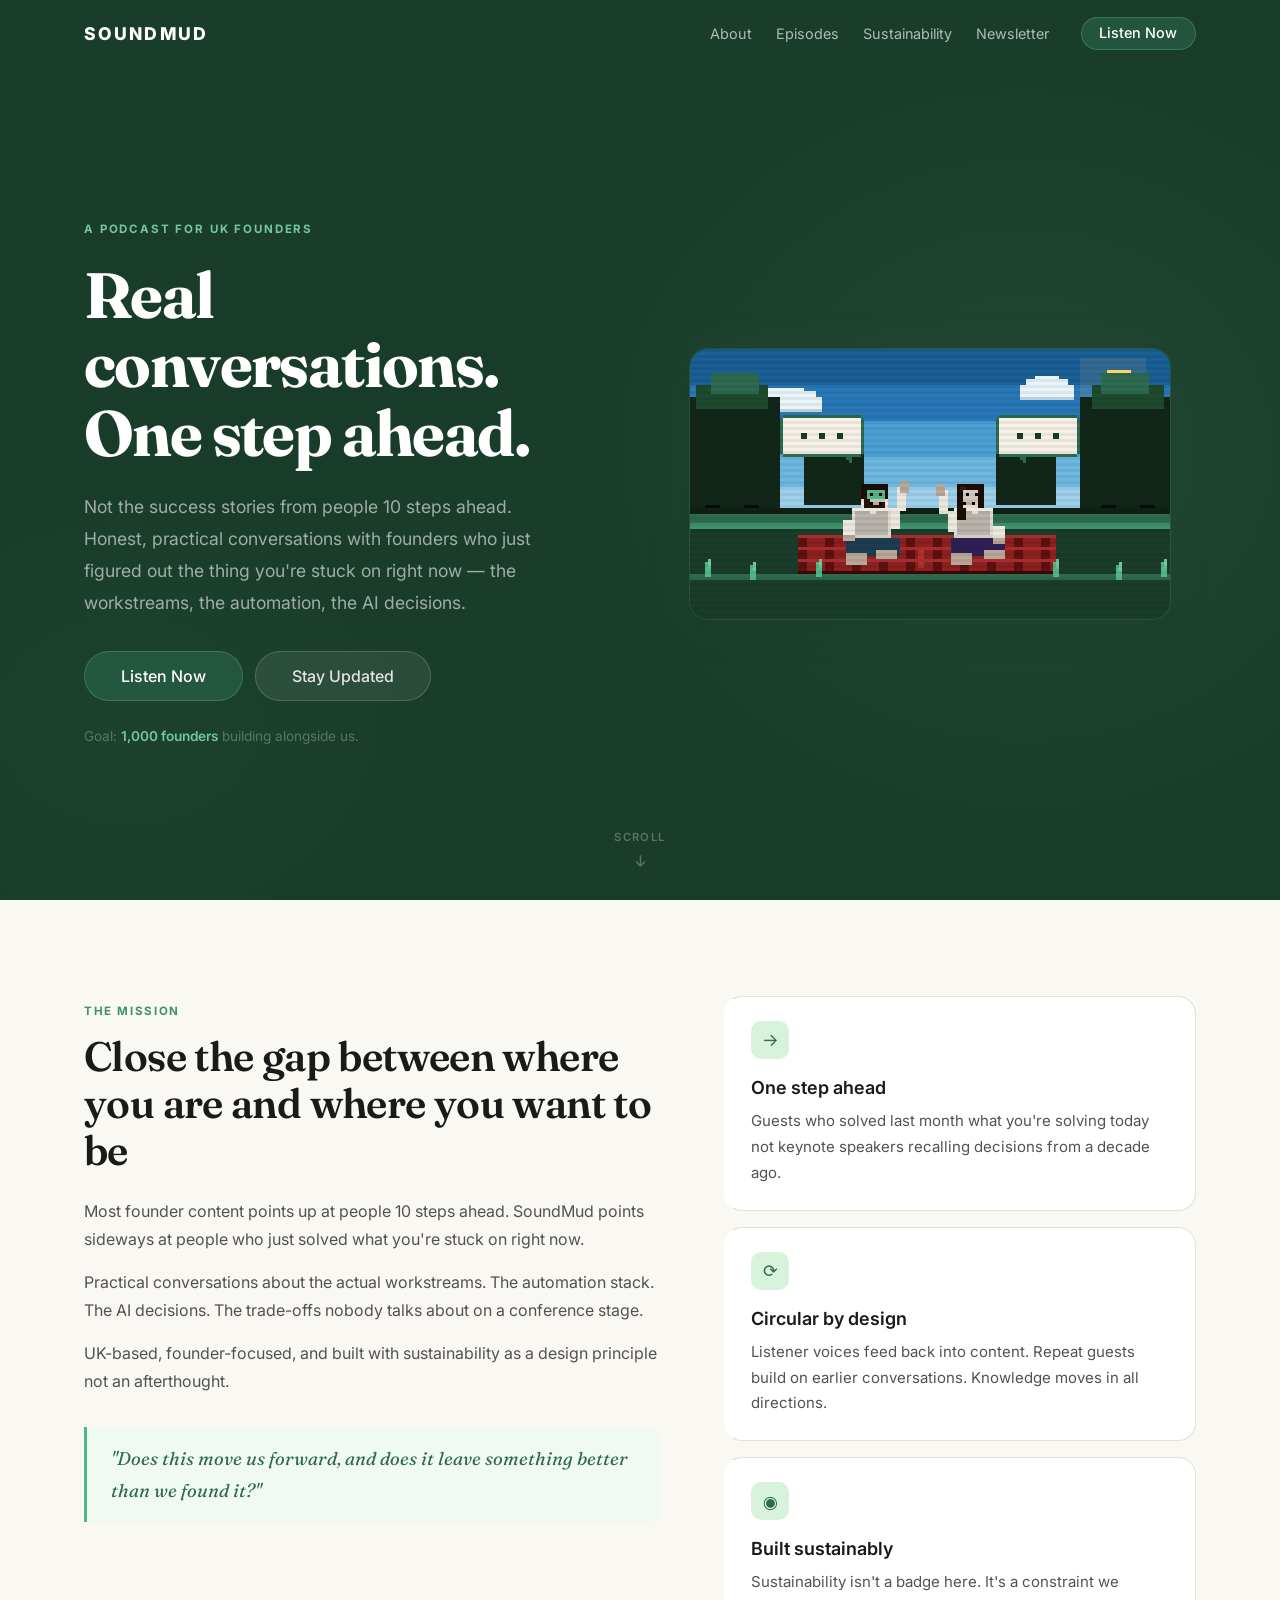
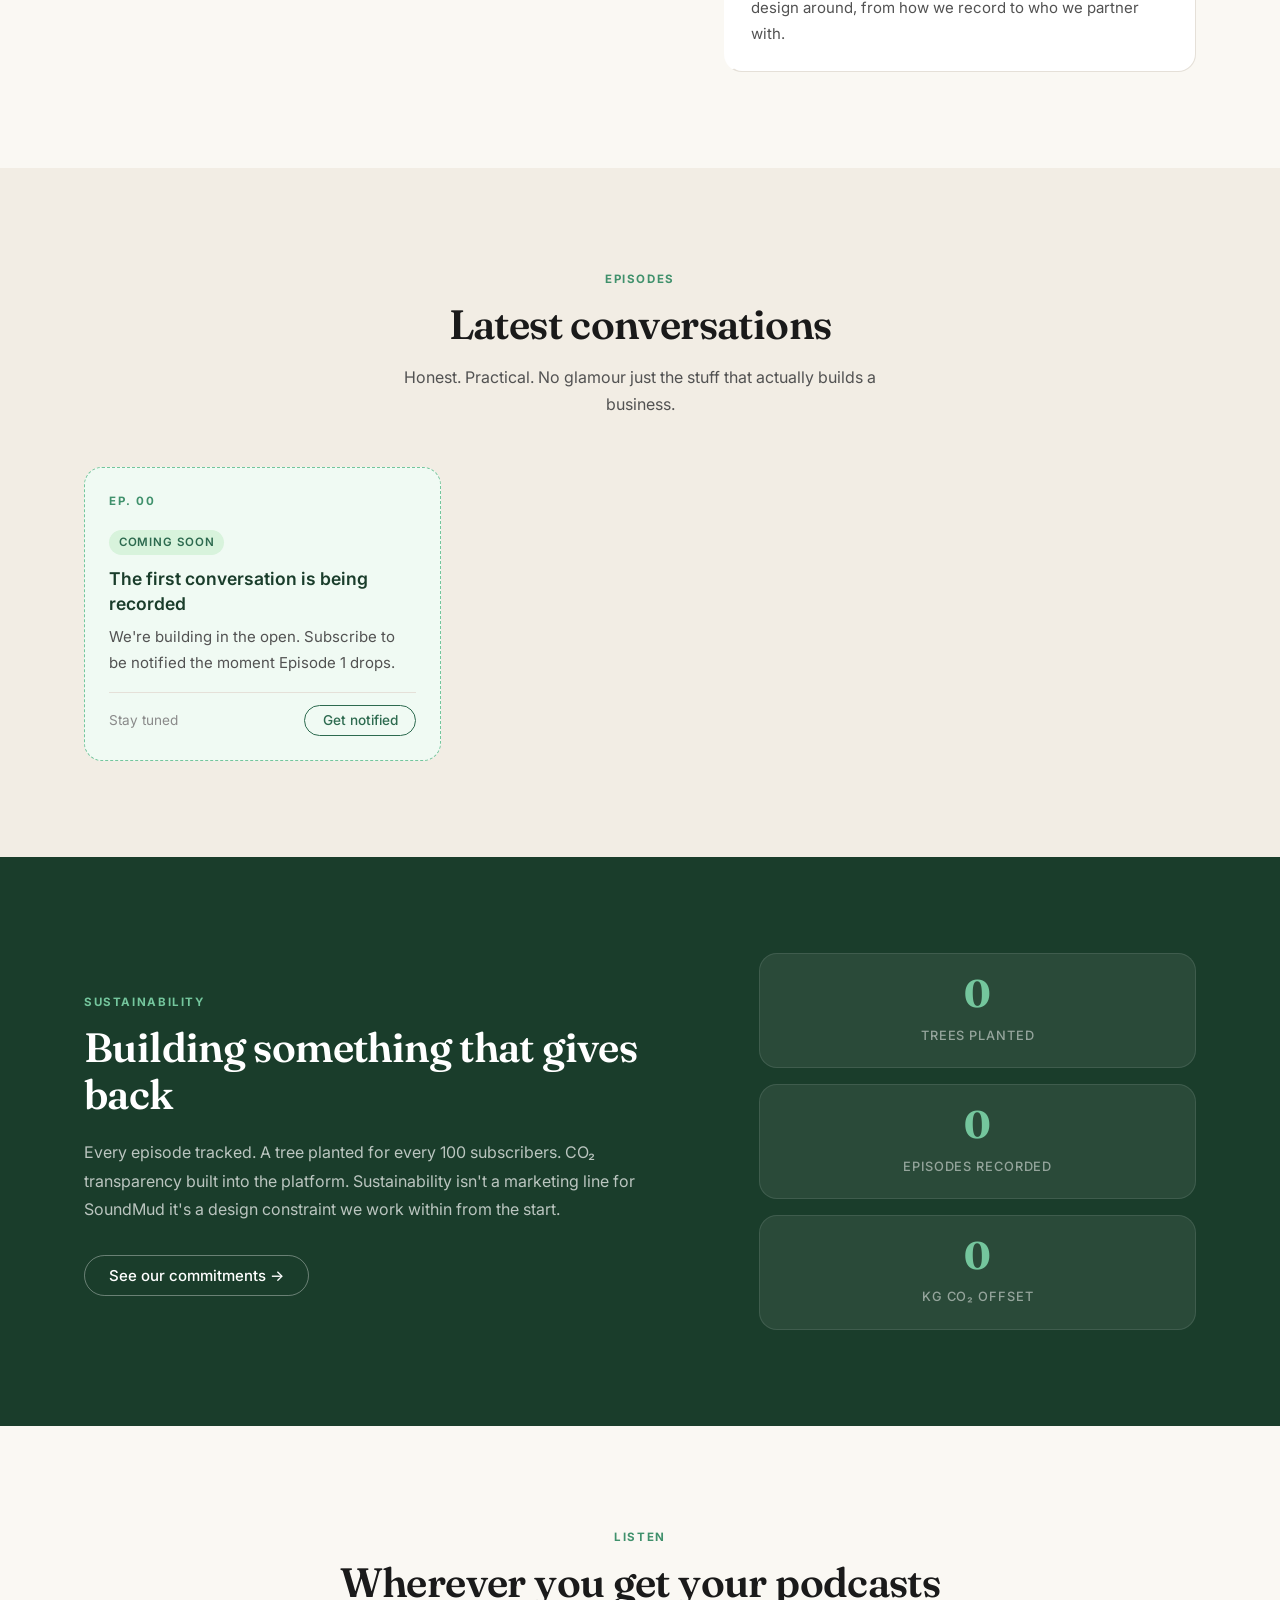
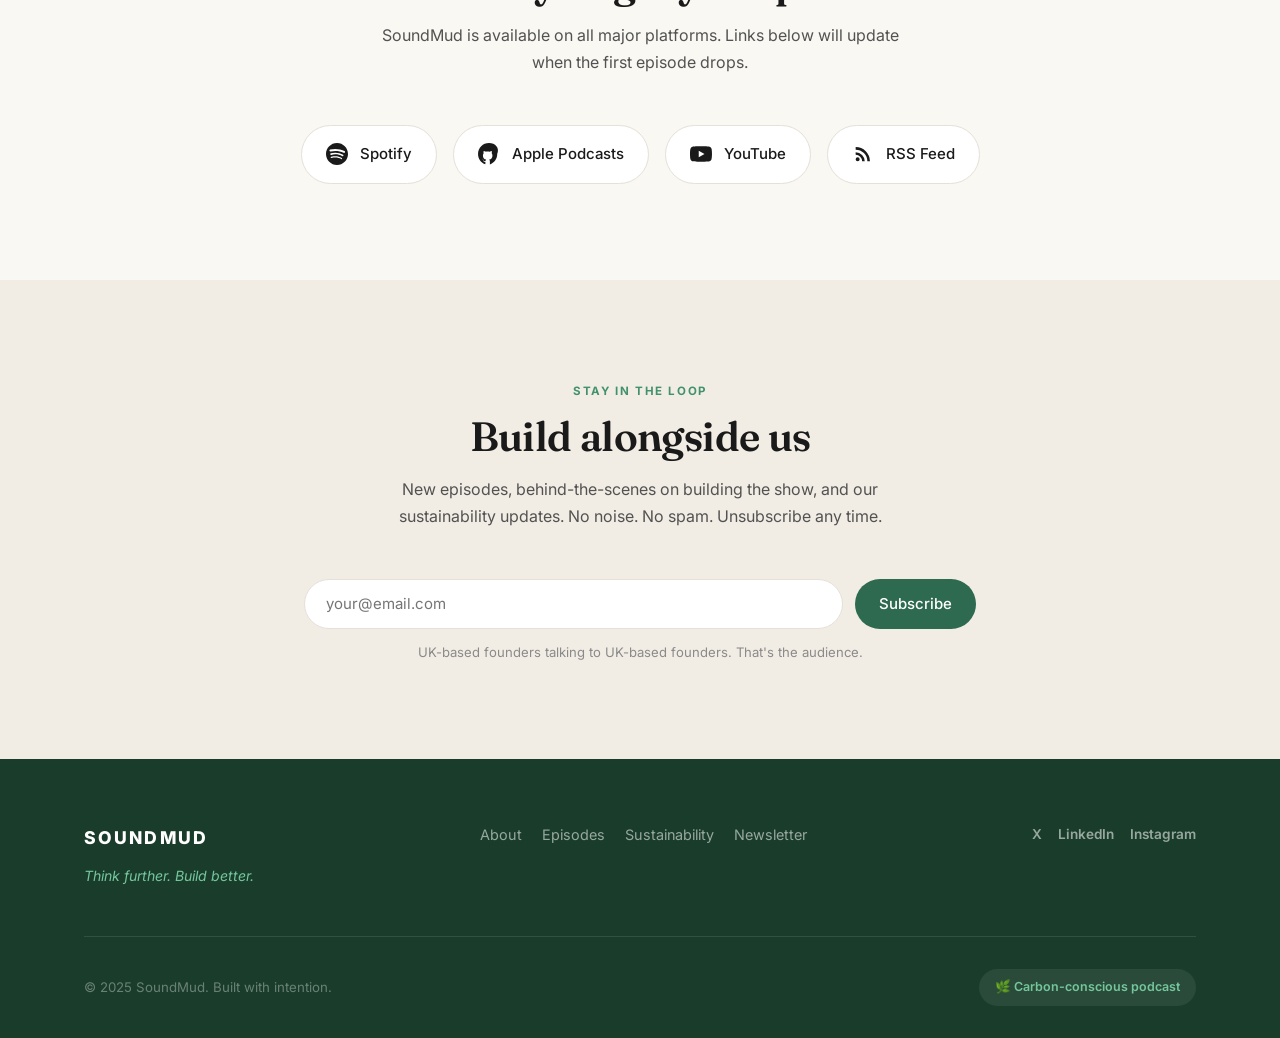
==== commit ab851377: "Add pixel art hero animation and visual overhaul - Replace Three.js hero with 160×90 pixel art canva" ====
--- a/index.html
+++ b/index.html
@@ -48,10 +48,8 @@
 
   <!-- ── HERO ───────────────────────────────────────────── -->
   <section class="hero" id="home" aria-labelledby="hero-headline">
-    <div class="hero__bg" aria-hidden="true"></div>
-
     <div class="hero__inner">
-      <!-- Content -->
+
       <div class="hero__content">
         <p class="hero__kicker">A podcast for UK founders</p>
         <h1 class="hero__headline" id="hero-headline">
@@ -60,48 +58,21 @@
         <p class="hero__sub">
           Not the success stories from people 10 steps ahead. Honest, practical
           conversations with founders who just figured out the thing you're stuck on
-          right now the workstreams, the automation, the AI decisions.
+          right now — the workstreams, the automation, the AI decisions.
         </p>
         <div class="hero__actions">
-          <a href="#listen" class="btn btn--green btn--lg">Listen Now</a>
-          <a href="#newsletter" class="btn btn--outline btn--lg">Stay Updated</a>
+          <a href="#listen" class="btn btn--glass-green btn--lg">Listen Now</a>
+          <a href="#newsletter" class="btn btn--glass btn--lg">Stay Updated</a>
         </div>
         <p class="hero__goal">
           Goal: <strong>1,000 founders</strong> building alongside us.
         </p>
       </div>
 
-      <!-- Visual -->
       <div class="hero__visual" aria-hidden="true">
-        <div class="hero__vis-wrap">
-          <div class="hero__vis-circle">
-            <div class="hero__vis-mic">
-              <!-- Microphone SVG -->
-              <svg viewBox="0 0 90 130" fill="none" xmlns="http://www.w3.org/2000/svg" aria-hidden="true">
-                <rect x="22" y="6"  width="46" height="70" rx="23" fill="#2d6a4f" opacity="0.18"/>
-                <rect x="28" y="12" width="34" height="58" rx="17" fill="#2d6a4f" opacity="0.32"/>
-                <rect x="35" y="20" width="20" height="42" rx="10" fill="#2d6a4f"/>
-                <!-- Grille lines -->
-                <line x1="35" y1="30" x2="55" y2="30" stroke="#d8f3dc" stroke-width="1.5" stroke-linecap="round" opacity="0.6"/>
-                <line x1="35" y1="38" x2="55" y2="38" stroke="#d8f3dc" stroke-width="1.5" stroke-linecap="round" opacity="0.6"/>
-                <line x1="35" y1="46" x2="55" y2="46" stroke="#d8f3dc" stroke-width="1.5" stroke-linecap="round" opacity="0.6"/>
-                <!-- Stand arc -->
-                <path d="M12 64 C12 92 78 92 78 64" stroke="#2d6a4f" stroke-width="3.5" fill="none" stroke-linecap="round"/>
-                <!-- Pole -->
-                <line x1="45" y1="92" x2="45" y2="115" stroke="#2d6a4f" stroke-width="3.5" stroke-linecap="round"/>
-                <!-- Base -->
-                <line x1="28" y1="115" x2="62" y2="115" stroke="#2d6a4f" stroke-width="3.5" stroke-linecap="round"/>
-              </svg>
-            </div>
-          </div>
-          <!-- Soundwave -->
-          <div class="hero__soundwave" aria-hidden="true">
-            <span></span><span></span><span></span><span></span><span></span>
-            <span></span><span></span><span></span><span></span><span></span>
-            <span></span>
-          </div>
-        </div>
-      </div>
+        <canvas id="pixelCanvas" class="hero__pixel-canvas" width="160" height="90"></canvas>
+      </div>
+
     </div>
 
     <div class="hero__scroll" aria-hidden="true">
@@ -373,15 +344,7 @@
     </div>
   </footer>
 
-  <!-- Visually-hidden helper (accessibility) -->
-  <style>
-    .visually-hidden {
-      position: absolute; width: 1px; height: 1px;
-      padding: 0; margin: -1px; overflow: hidden;
-      clip: rect(0,0,0,0); white-space: nowrap; border: 0;
-    }
-  </style>
-
+  <script src="js/pixel-art.js"></script>
   <script src="js/main.js"></script>
 </body>
 </html>
--- a/css/style.css
+++ b/css/style.css
@@ -202,6 +202,35 @@
 .btn--lg { padding: 1rem 2.25rem; font-size: 1rem; }
 .btn--sm { padding: 0.5rem 1.1rem; font-size: 0.85rem; }
 
+/* Glassmorphism — hero only */
+.btn--glass-green {
+  background: rgba(45, 106, 79, 0.55);
+  color: var(--c-white);
+  border: 1.5px solid rgba(116, 198, 157, 0.3);
+  backdrop-filter: blur(12px);
+  -webkit-backdrop-filter: blur(12px);
+}
+.btn--glass-green:hover {
+  background: rgba(64, 145, 108, 0.72);
+  border-color: rgba(116, 198, 157, 0.55);
+  transform: translateY(-2px);
+  box-shadow: 0 8px 28px rgba(0, 0, 0, 0.3);
+}
+.btn--glass {
+  background: rgba(255, 255, 255, 0.08);
+  color: rgba(255, 255, 255, 0.85);
+  border: 1.5px solid rgba(255, 255, 255, 0.18);
+  backdrop-filter: blur(12px);
+  -webkit-backdrop-filter: blur(12px);
+}
+.btn--glass:hover {
+  background: rgba(255, 255, 255, 0.14);
+  border-color: rgba(255, 255, 255, 0.32);
+  color: var(--c-white);
+  transform: translateY(-2px);
+  box-shadow: 0 8px 28px rgba(0, 0, 0, 0.2);
+}
+
 /* ============================================================
    NAVIGATION
    ============================================================ */
@@ -269,6 +298,33 @@
 .nav__toggle[aria-expanded="true"] span:nth-child(2) { opacity: 0; }
 .nav__toggle[aria-expanded="true"] span:nth-child(3) { transform: rotate(-45deg) translate(5px,-5px); }
 
+/* Transparent nav when sitting over the dark hero */
+.nav--over-hero {
+  background: transparent;
+  backdrop-filter: none;
+  -webkit-backdrop-filter: none;
+  border-color: transparent;
+  box-shadow: none;
+}
+.nav--over-hero .nav__logo-text              { color: var(--c-white); }
+.nav--over-hero .nav__links > li > a         { color: rgba(255,255,255,0.65); }
+.nav--over-hero .nav__links > li > a:hover,
+.nav--over-hero .nav__links > li > a.active  { color: var(--c-white); }
+.nav--over-hero .nav__toggle span            { background: var(--c-white); }
+.nav--over-hero .nav__links .btn--green {
+  background: rgba(45,106,79,0.55);
+  border: 1.5px solid rgba(116,198,157,0.3);
+  color: var(--c-white);
+}
+/* Scrolled-but-still-over-hero: dark frosted variant */
+.nav--over-hero.scrolled {
+  background: rgba(26,61,43,0.9);
+  backdrop-filter: blur(14px);
+  -webkit-backdrop-filter: blur(14px);
+  border-color: rgba(255,255,255,0.07);
+  box-shadow: 0 1px 0 rgba(255,255,255,0.05);
+}
+
 /* ============================================================
    HERO
    ============================================================ */
@@ -280,19 +336,22 @@
   padding-top: var(--nav-h);
   position: relative;
   overflow: hidden;
-}
-.hero__bg {
+  background: var(--c-green-900);
+}
+.hero::before {
+  content: '';
   position: absolute;
   inset: 0;
   background:
-    radial-gradient(ellipse 65% 70% at 75% 45%, var(--c-green-100) 0%, transparent 65%),
-    radial-gradient(ellipse 40% 40% at 10% 80%, var(--c-green-50) 0%, transparent 60%);
+    radial-gradient(ellipse 55% 70% at 80% 50%, rgba(116,198,157,0.07) 0%, transparent 60%),
+    radial-gradient(ellipse 40% 45% at 10% 80%, rgba(64,145,108,0.05) 0%, transparent 55%);
   pointer-events: none;
 }
+
 .hero__inner {
   display: grid;
   grid-template-columns: 1fr 1fr;
-  gap: var(--sp-16);
+  gap: var(--sp-12);
   align-items: center;
   max-width: var(--max-w);
   margin: 0 auto;
@@ -300,101 +359,92 @@
   position: relative;
   z-index: 1;
 }
+
+/* Left column */
+.hero__content { /* inherits grid cell */ }
+
 .hero__kicker {
-  font-size: 0.78rem;
+  font-size: 0.72rem;
   font-weight: 700;
-  letter-spacing: 0.14em;
+  letter-spacing: 0.16em;
   text-transform: uppercase;
-  color: var(--c-green-500);
-  margin-bottom: var(--sp-4);
-}
+  color: var(--c-green-300);
+  margin-bottom: var(--sp-5);
+  opacity: 0;
+  animation: fadeUp 0.8s ease 0.2s forwards;
+}
+
 .hero__headline {
   margin-bottom: var(--sp-6);
-  color: var(--c-green-900);
-}
+  color: var(--c-white);
+  text-shadow: 0 0 80px rgba(116, 198, 157, 0.1);
+}
+
+/* Per-character entrance animation */
+.hero__headline .char {
+  display: inline-block;
+  opacity: 0;
+  transform: translateY(28px);
+  transition: opacity 0.7s cubic-bezier(0.2, 0.65, 0.3, 0.9),
+              transform 0.7s cubic-bezier(0.2, 0.65, 0.3, 0.9);
+  transition-delay: var(--char-delay, 0s);
+}
+.hero__headline.chars-animated .char {
+  opacity: 1;
+  transform: translateY(0);
+}
+
 .hero__sub {
-  font-size: 1.15rem;
-  color: var(--c-text-mid);
-  max-width: 46ch;
+  font-size: 1.1rem;
+  color: rgba(255, 255, 255, 0.58);
+  max-width: 42ch;
   margin-bottom: var(--sp-8);
-  line-height: 1.8;
-}
+  line-height: 1.82;
+  opacity: 0;
+  animation: fadeUp 0.9s ease 1.6s forwards;
+}
+
 .hero__actions {
   display: flex;
   gap: var(--sp-3);
   flex-wrap: wrap;
-  margin-bottom: var(--sp-8);
-}
+  margin-bottom: var(--sp-6);
+  opacity: 0;
+  animation: fadeUp 0.8s ease 1.9s forwards;
+}
+
 .hero__goal {
-  font-size: 0.88rem;
-  color: var(--c-text-muted);
-}
-.hero__goal strong { color: var(--c-green-700); font-weight: 600; }
-
-/* Visual */
+  font-size: 0.85rem;
+  color: rgba(255, 255, 255, 0.28);
+  opacity: 0;
+  animation: fadeUp 0.8s ease 2.1s forwards;
+}
+.hero__goal strong {
+  color: var(--c-green-300);
+  font-weight: 600;
+}
+
+/* Right column — pixel art canvas */
 .hero__visual {
   display: flex;
   justify-content: center;
   align-items: center;
 }
-.hero__vis-wrap {
-  display: flex;
-  flex-direction: column;
-  align-items: center;
-  gap: var(--sp-8);
-}
-.hero__vis-circle {
-  width: 260px;
-  height: 260px;
-  border-radius: 50%;
-  background: var(--c-green-100);
-  display: flex;
-  align-items: center;
-  justify-content: center;
-  position: relative;
-}
-.hero__vis-circle::before {
-  content: '';
-  position: absolute;
-  inset: -12px;
-  border-radius: 50%;
-  border: 1.5px dashed var(--c-green-300);
-  animation: spin 30s linear infinite;
-}
-.hero__vis-circle::after {
-  content: '';
-  position: absolute;
-  inset: -28px;
-  border-radius: 50%;
-  border: 1px dashed var(--c-green-200);
-  animation: spin 50s linear infinite reverse;
-}
-.hero__vis-mic svg { width: 90px; height: 135px; }
-
-.hero__soundwave {
-  display: flex;
-  align-items: center;
-  gap: 5px;
-  height: 52px;
-}
-.hero__soundwave span {
-  display: block;
-  width: 5px;
-  border-radius: 3px;
-  background: var(--c-green-400);
-  animation: wave 1.4s ease-in-out infinite;
-}
-.hero__soundwave span:nth-child(1)  { height: 10px; animation-delay: 0.0s; }
-.hero__soundwave span:nth-child(2)  { height: 22px; animation-delay: 0.1s; }
-.hero__soundwave span:nth-child(3)  { height: 36px; animation-delay: 0.2s; }
-.hero__soundwave span:nth-child(4)  { height: 28px; animation-delay: 0.3s; }
-.hero__soundwave span:nth-child(5)  { height: 48px; animation-delay: 0.4s; }
-.hero__soundwave span:nth-child(6)  { height: 36px; animation-delay: 0.5s; }
-.hero__soundwave span:nth-child(7)  { height: 52px; animation-delay: 0.6s; }
-.hero__soundwave span:nth-child(8)  { height: 40px; animation-delay: 0.7s; }
-.hero__soundwave span:nth-child(9)  { height: 28px; animation-delay: 0.8s; }
-.hero__soundwave span:nth-child(10) { height: 16px; animation-delay: 0.9s; }
-.hero__soundwave span:nth-child(11) { height: 8px;  animation-delay: 1.0s; }
+
+.hero__pixel-canvas {
+  width: 100%;
+  max-width: 480px;
+  height: auto;
+  image-rendering: pixelated;
+  image-rendering: crisp-edges;
+  border-radius: var(--r-lg);
+  box-shadow:
+    0 0 0 1px rgba(116,198,157,0.14),
+    0 0 48px rgba(116,198,157,0.07),
+    var(--sh-lg);
+  opacity: 0;
+  animation: fadeUp 1s ease 0.4s forwards;
+}
 
 .hero__scroll {
   position: absolute;
@@ -409,19 +459,11 @@
   font-weight: 600;
   letter-spacing: 0.12em;
   text-transform: uppercase;
-  color: var(--c-text-muted);
+  color: rgba(255, 255, 255, 0.28);
   animation: bob 2.2s ease-in-out infinite;
   z-index: 1;
 }
 
-@keyframes wave {
-  0%, 100% { transform: scaleY(0.55); opacity: 0.55; }
-  50%       { transform: scaleY(1);    opacity: 1; }
-}
-@keyframes spin {
-  from { transform: rotate(0deg); }
-  to   { transform: rotate(360deg); }
-}
 @keyframes bob {
   0%, 100% { transform: translateX(-50%) translateY(0); }
   50%       { transform: translateX(-50%) translateY(7px); }
@@ -448,12 +490,14 @@
 .mission__quote {
   margin-top: var(--sp-8);
   border-left: 3px solid var(--c-green-400);
-  padding-left: var(--sp-5);
+  padding: var(--sp-4) var(--sp-6);
+  background: var(--c-green-50);
+  border-radius: 0 var(--r-md) var(--r-md) 0;
   font-family: var(--f-display);
   font-size: 1.15rem;
   font-style: italic;
   color: var(--c-green-700);
-  line-height: 1.65;
+  line-height: 1.7;
 }
 
 .pillars {
@@ -464,13 +508,15 @@
 .pillar {
   background: var(--c-white);
   border: 1px solid var(--c-border);
+  border-left: 3px solid transparent;
   border-radius: var(--r-lg);
   padding: var(--sp-6);
-  transition: box-shadow var(--ease), transform var(--ease);
+  transition: box-shadow var(--ease), transform var(--ease), border-color var(--ease);
 }
 .pillar:hover {
   box-shadow: var(--sh-md);
   transform: translateY(-2px);
+  border-left-color: var(--c-green-400);
 }
 .pillar__icon {
   width: 38px;
@@ -740,6 +786,15 @@
 .footer__sustain-badge:hover { background: rgba(255,255,255,0.14); }
 
 /* ============================================================
+   ACCESSIBILITY UTILITY
+   ============================================================ */
+.visually-hidden {
+  position: absolute; width: 1px; height: 1px;
+  padding: 0; margin: -1px; overflow: hidden;
+  clip: rect(0,0,0,0); white-space: nowrap; border: 0;
+}
+
+/* ============================================================
    SUSTAINABILITY PAGE
    ============================================================ */
 
@@ -747,18 +802,56 @@
 .sustain-hero {
   background: var(--c-green-900);
   color: var(--c-white);
-  padding: calc(var(--nav-h) + var(--sp-16)) 0 var(--sp-16);
-}
+  padding: calc(var(--nav-h) + var(--sp-20)) 0 var(--sp-20);
+  position: relative;
+  overflow: hidden;
+}
+.sustain-hero::before {
+  content: '';
+  position: absolute;
+  inset: 0;
+  background:
+    radial-gradient(ellipse 60% 80% at 70% 30%, rgba(116,198,157,0.07) 0%, transparent 65%),
+    radial-gradient(ellipse 40% 45% at 15% 85%, rgba(64,145,108,0.05) 0%, transparent 60%);
+  pointer-events: none;
+}
+.sustain-hero .container { position: relative; z-index: 1; }
+.sustain-hero .label    { animation: fadeUp 0.8s ease 0.15s both; }
 .sustain-hero h1 {
   color: var(--c-white);
+  margin: var(--sp-4) 0 var(--sp-6);
+  text-shadow: 0 0 80px rgba(116,198,157,0.1);
+  animation: fadeUp 0.9s ease 0.3s both;
+}
+.sustain-hero .hero__sub {
+  font-size: 1.15rem;
+  color: rgba(255,255,255,0.58);
+  max-width: 58ch;
+  line-height: 1.82;
+  animation: fadeUp 0.9s ease 0.5s both;
+}
+
+/* Decision Filter */
+.decision-filter { text-align: center; }
+.decision-filter h2 {
+  color: var(--c-white);
   margin-bottom: var(--sp-6);
 }
-.sustain-hero .hero-sub {
-  font-size: 1.15rem;
-  color: rgba(255,255,255,0.65);
-  max-width: 60ch;
-  line-height: 1.8;
-}
+.decision-filter__quote {
+  font-family: var(--f-display);
+  font-size: clamp(1.15rem, 2.5vw, 1.55rem);
+  font-style: italic;
+  color: var(--c-green-300);
+  line-height: 1.7;
+  max-width: 52ch;
+  margin: 0 auto var(--sp-8);
+}
+.decision-filter__body {
+  color: rgba(255,255,255,0.6);
+  max-width: 46ch;
+  margin: 0 auto var(--sp-10);
+}
+.decision-filter__body strong { color: var(--c-green-300); }
 
 /* Commitments */
 .commitments {
@@ -973,6 +1066,7 @@
   font-size: 0.82rem;
   color: var(--c-text-muted);
 }
+.tree-section__cta { margin-top: var(--sp-8); }
 .tree-section__visual {
   display: flex;
   justify-content: center;
@@ -997,7 +1091,7 @@
    RESPONSIVE
    ============================================================ */
 @media (max-width: 900px) {
-  .hero__inner { grid-template-columns: 1fr; padding-top: var(--sp-12); }
+  .hero__inner { grid-template-columns: 1fr; gap: var(--sp-8); padding: var(--sp-16) var(--sp-6); }
   .hero__visual { display: none; }
   .mission { grid-template-columns: 1fr; gap: var(--sp-10); }
   .sustain-teaser { grid-template-columns: 1fr; }
@@ -1010,9 +1104,11 @@
 
 @media (max-width: 640px) {
   .section { padding: var(--sp-16) 0; }
-  .hero { min-height: auto; padding-bottom: var(--sp-16); }
+  .hero { min-height: 100svh; }
+  .hero__inner { padding: var(--sp-12) var(--sp-5); }
+  .hero__content { text-align: center; }
   .hero__scroll { display: none; }
-  .hero__actions { flex-direction: column; }
+  .hero__actions { flex-direction: column; align-items: stretch; }
   .hero__actions .btn { text-align: center; justify-content: center; }
   .nav__links {
     display: none;
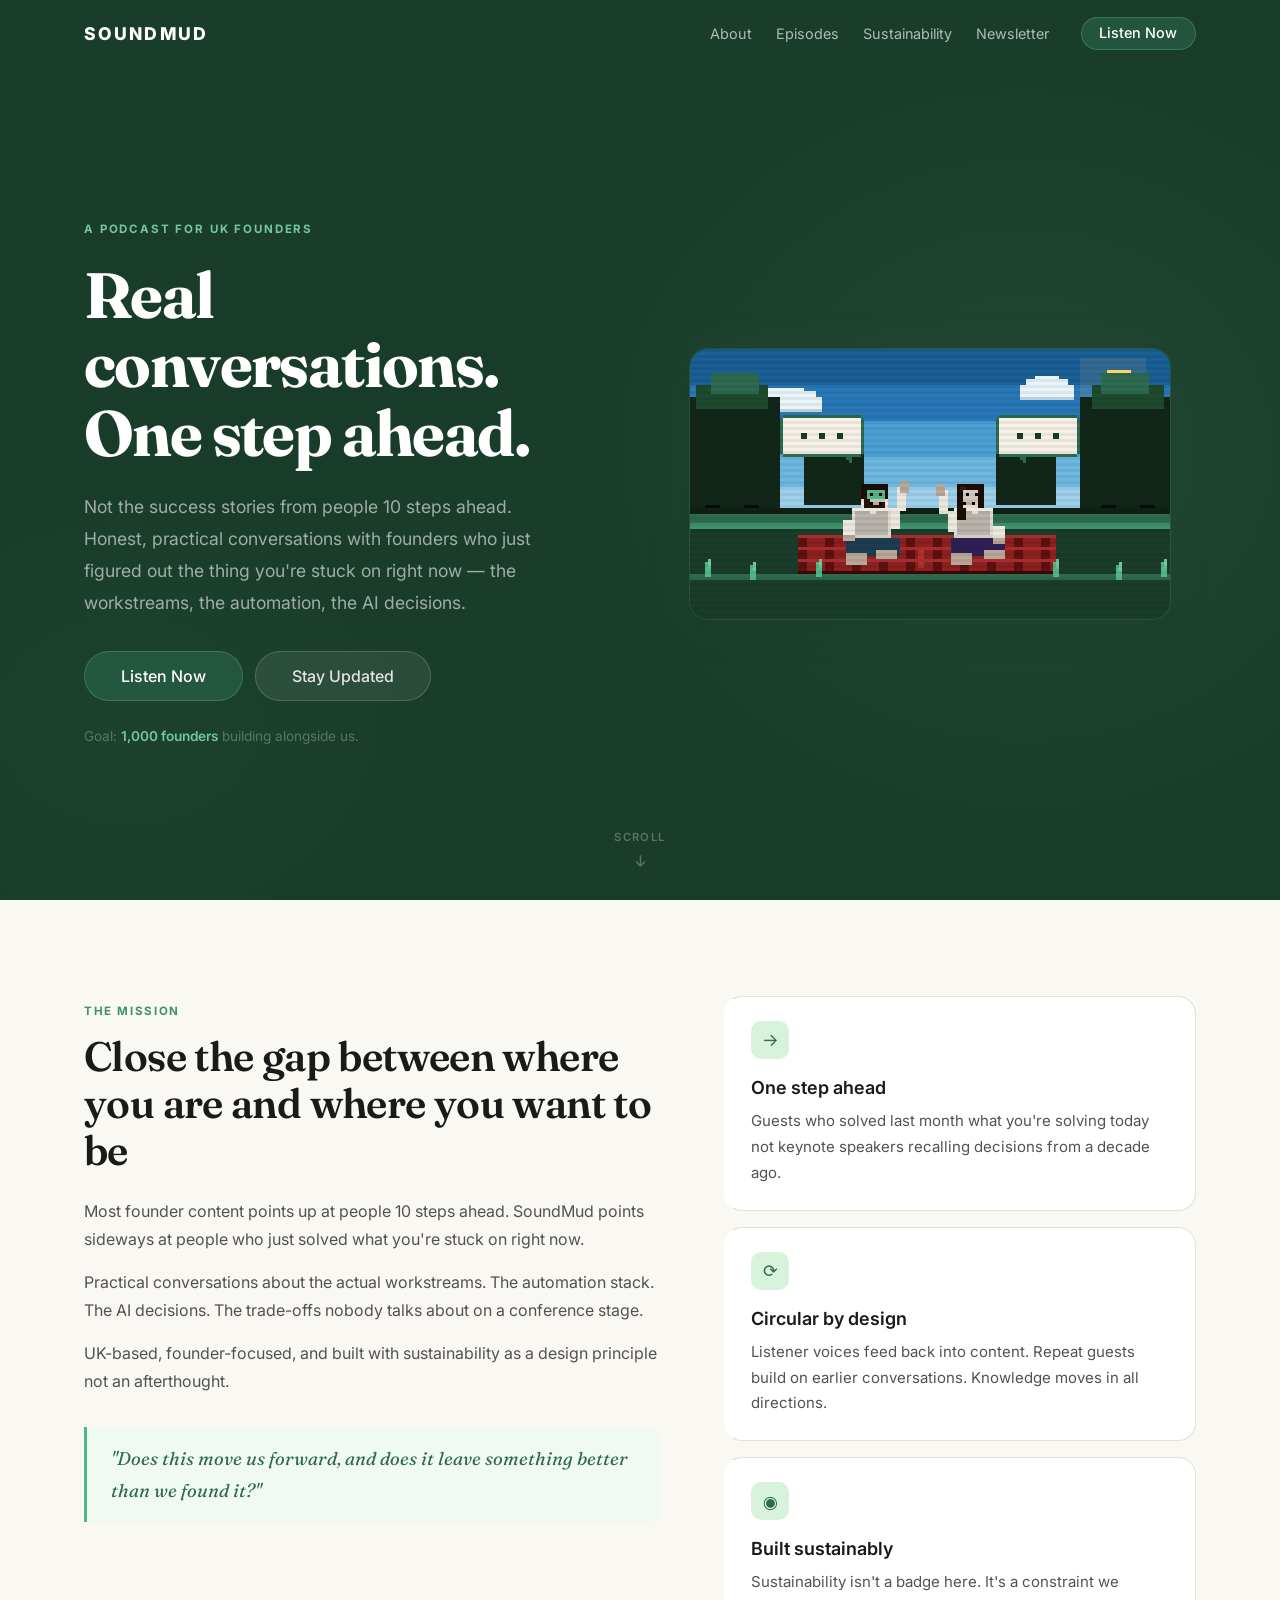
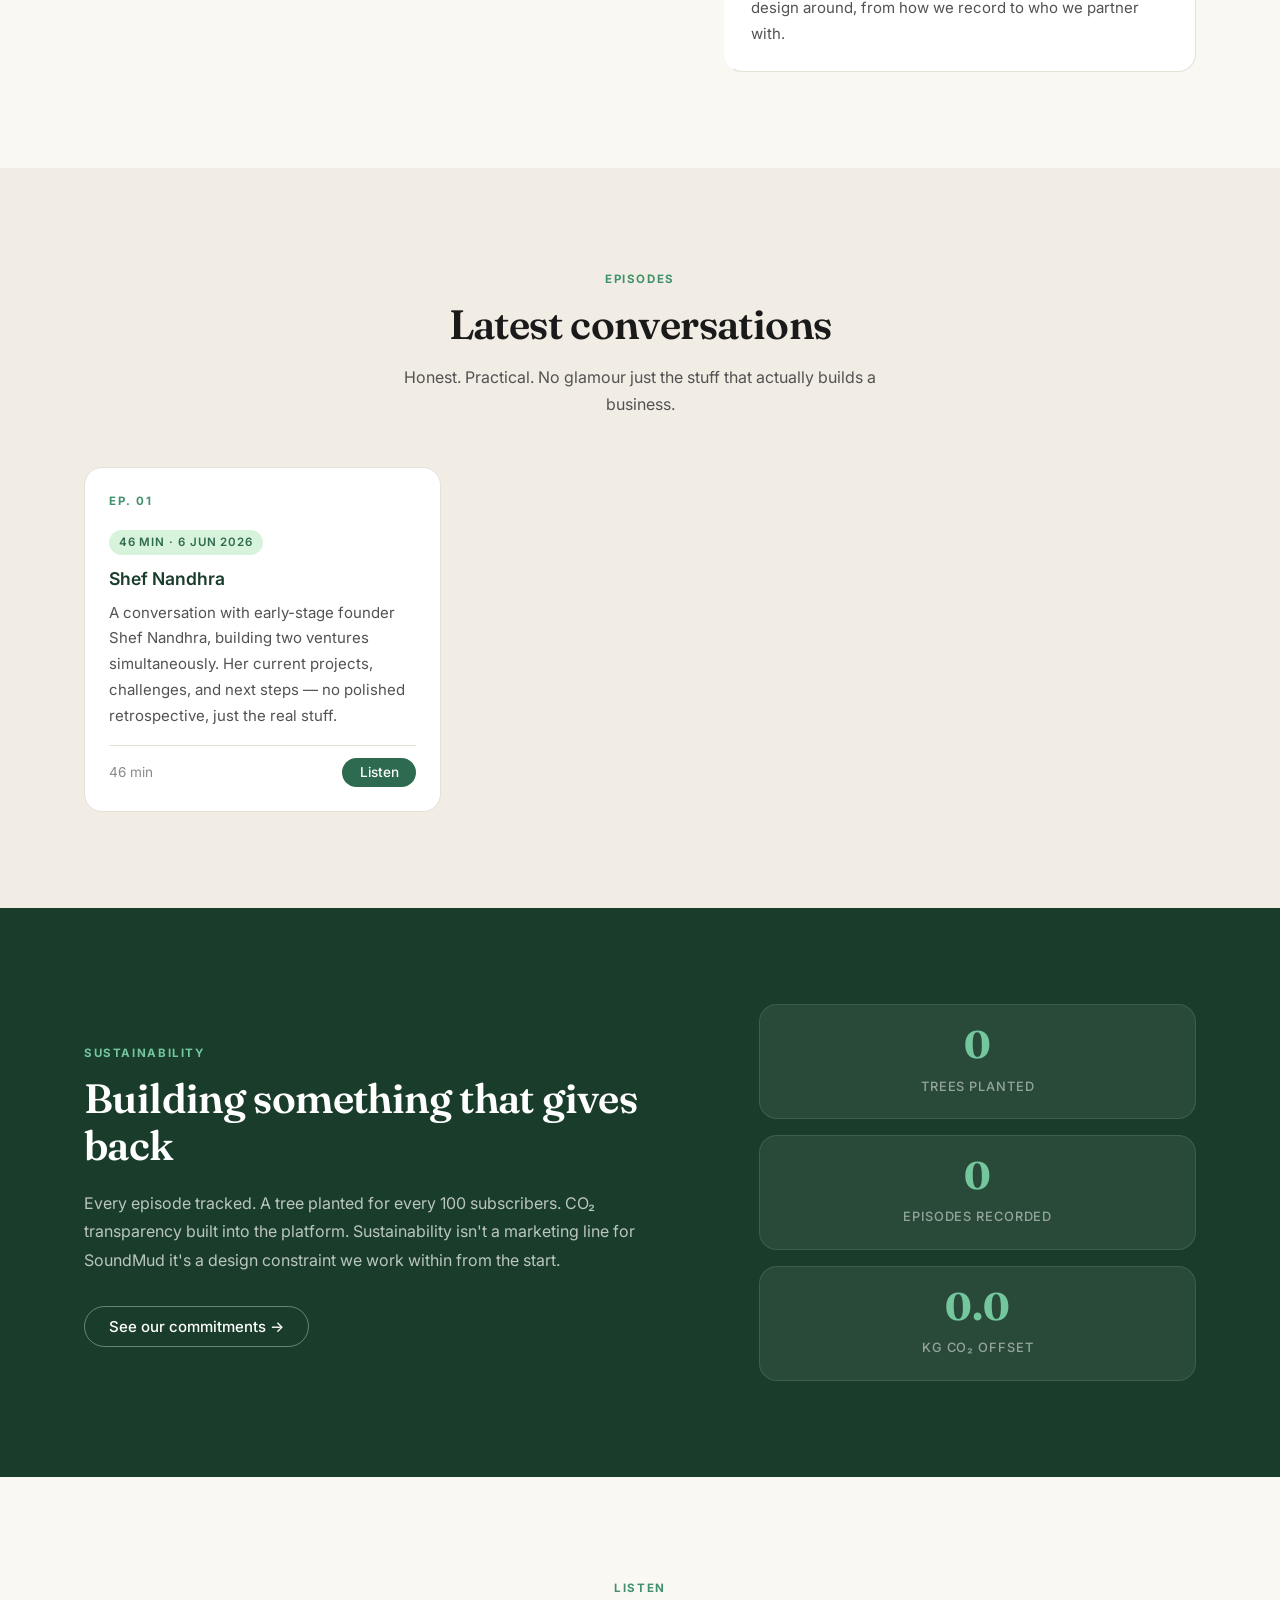
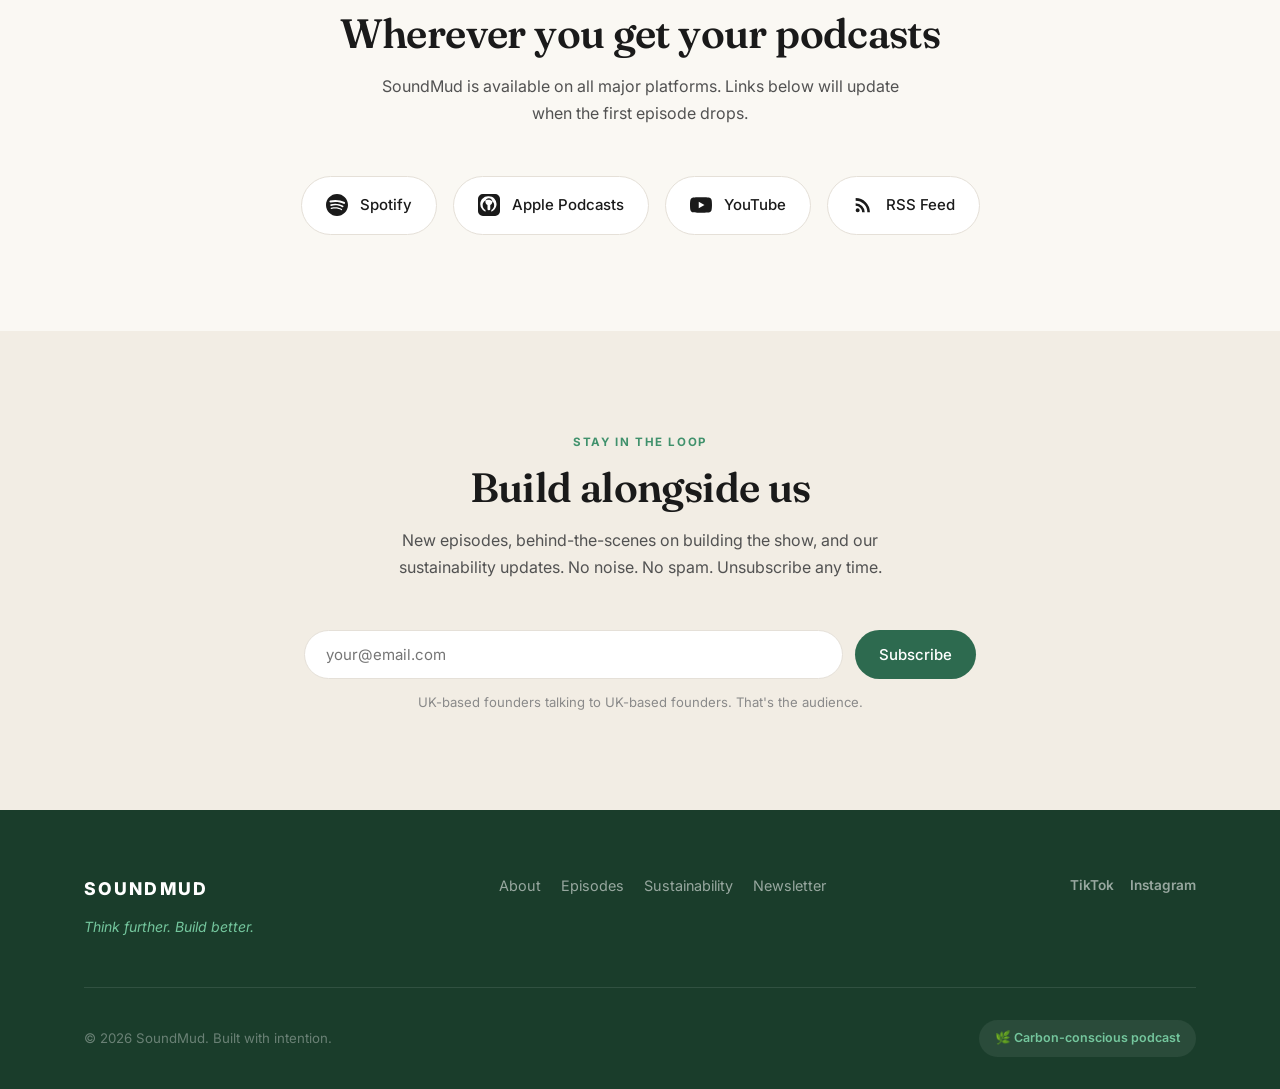
==== commit f3b503be: "Launch episode 1, wire up platform links, RSS-driven stats, and custom domain - Add EP.01 (Shef Nand" ====
--- a/index.html
+++ b/index.html
@@ -147,46 +147,26 @@
 
       <div class="episodes__grid">
 
-        <!-- Coming Soon card remove once Episode 1 is live -->
-        <article class="episode-card episode-card--coming reveal">
-          <div class="episode-card__number">EP. 00</div>
+        <article class="episode-card reveal">
+          <div class="episode-card__number">EP. 01</div>
           <div class="episode-card__body">
-            <span class="episode-card__badge">Coming Soon</span>
-            <h3 class="episode-card__title">
-              The first conversation is being recorded
-            </h3>
+            <span class="episode-card__badge">46 min · 6 Jun 2026</span>
+            <h3 class="episode-card__title">Shef Nandhra</h3>
             <p class="episode-card__desc">
-              We're building in the open. Subscribe to be notified the moment
-              Episode 1 drops.
+              A conversation with early-stage founder Shef Nandhra, building two ventures
+              simultaneously. Her current projects, challenges, and next steps — no polished
+              retrospective, just the real stuff.
             </p>
           </div>
           <div class="episode-card__meta">
-            <span>Stay tuned</span>
-            <a href="#newsletter" class="btn btn--outline btn--sm">Get notified</a>
+            <span>46 min</span>
+            <a href="https://open.spotify.com/show/033n2a0clNVodjOKfnnX22" class="btn btn--green btn--sm" target="_blank" rel="noopener">
+              Listen
+            </a>
           </div>
         </article>
 
-        <!--
-          ADD FUTURE EPISODES HERE. Copy and paste one of the blocks below,
-          remove the --coming modifier and Coming Soon badge, and fill in the details.
-
-          <article class="episode-card reveal">
-            <div class="episode-card__number">EP. 01</div>
-            <div class="episode-card__body">
-              <span class="episode-card__badge">45 min · 12 Jun 2025</span>
-              <h3 class="episode-card__title">Episode Title Here</h3>
-              <p class="episode-card__desc">
-                A short description of what this episode covers and why it matters.
-              </p>
-            </div>
-            <div class="episode-card__meta">
-              <span>45 min</span>
-              <a href="EPISODE_URL" class="btn btn--green btn--sm" target="_blank" rel="noopener">
-                Listen
-              </a>
-            </div>
-          </article>
-        -->
+        <!-- ADD FUTURE EPISODES HERE — copy the article block above and increment EP. number -->
 
       </div>
     </div>
@@ -222,7 +202,7 @@
             <span class="stat__label">Episodes recorded</span>
           </div>
           <div class="stat">
-            <span class="stat__number" data-counter="kgCO2">0</span>
+            <span class="stat__number" data-counter="kgCO2" data-decimals="1">0</span>
             <span class="stat__label">kg CO&#8322; offset</span>
           </div>
         </div>
@@ -242,8 +222,8 @@
 
       <div class="platforms reveal">
         <!-- Replace href="#" with your real podcast URLs once the show is live -->
-        <a href="#" class="platform platform--spotify"
-           aria-label="Listen on Spotify" rel="noopener">
+        <a href="https://open.spotify.com/show/033n2a0clNVodjOKfnnX22?si=NnCShZU4TB-SRjLVgZcQ6A" class="platform platform--spotify"
+           aria-label="Listen on Spotify" target="_blank" rel="noopener">
           <svg viewBox="0 0 24 24" aria-hidden="true" focusable="false">
             <path fill="currentColor"
               d="M12 0C5.4 0 0 5.4 0 12s5.4 12 12 12 12-5.4 12-12S18.66 0 12 0zm5.521 17.34c-.24.359-.66.48-1.021.24-2.82-1.74-6.36-2.101-10.561-1.141-.418.122-.779-.179-.899-.539-.12-.421.18-.78.54-.9 4.56-1.021 8.52-.6 11.64 1.32.42.18.479.659.301 1.02zm1.44-3.3c-.301.42-.841.6-1.262.3-3.239-1.98-8.159-2.58-11.939-1.38-.479.12-1.02-.12-1.14-.6-.12-.48.12-1.021.6-1.141C9.6 9.9 15 10.561 18.72 12.84c.361.181.54.78.241 1.2zm.12-3.36C15.24 8.4 8.82 8.16 5.16 9.301c-.6.179-1.2-.181-1.38-.721-.18-.601.18-1.2.72-1.381 4.26-1.26 11.28-1.02 15.721 1.621.539.3.719 1.02.419 1.56-.299.421-1.02.599-1.559.3z"/>
@@ -251,17 +231,17 @@
           <span>Spotify</span>
         </a>
 
-        <a href="#" class="platform platform--apple"
-           aria-label="Listen on Apple Podcasts" rel="noopener">
+        <a href="https://podcasts.apple.com/us/podcast/soundmud/id1896889605" class="platform platform--apple"
+           aria-label="Listen on Apple Podcasts" target="_blank" rel="noopener">
           <svg viewBox="0 0 24 24" aria-hidden="true" focusable="false">
             <path fill="currentColor"
-              d="M12.018 0C5.338 0 .036 5.28.036 11.982c0 5.224 3.336 9.687 8.022 11.326.016-.908.016-1.96.016-2.868-.84.184-1.62.184-2.028-.48-.48-.78-.624-1.98-1.116-2.412-.384-.336-.972-.408-.972-.408s.996-.144 1.548.84c.552.996.552 1.56 1.14 1.716.588.156 1.296-.06 1.68-.24.072-.54.288-1.008.624-1.368-2.532-.456-3.576-2.196-3.576-4.272 0-.948.312-1.824.828-2.532-.168-.456-.36-1.404.036-2.52 0 0 .696-.216 2.28.84.648-.18 1.356-.276 2.04-.276s1.392.096 2.04.276c1.584-1.068 2.28-.84 2.28-.84.396 1.116.204 2.064.036 2.52.516.708.828 1.584.828 2.532 0 2.076-1.044 3.816-3.576 4.272.492.528.792 1.248.792 2.124v3.156c4.68-1.644 8.016-6.108 8.016-11.328C23.976 5.28 18.69 0 12.018 0z"/>
+              d="M5.34 0A5.328 5.328 0 000 5.34v13.32A5.328 5.328 0 005.34 24h13.32A5.328 5.328 0 0024 18.66V5.34A5.328 5.328 0 0018.66 0zm6.525 2.568c2.336 0 4.448.902 6.056 2.587a8.507 8.507 0 012.332 5.808c0 2.337-.9 4.449-2.332 6.056a8.58 8.58 0 01-3.357 2.235v-1.85c1.83-1.03 3.076-2.975 3.076-5.212 0-3.291-2.816-5.97-6.28-5.97-3.462 0-6.28 2.679-6.28 5.97 0 2.237 1.247 4.182 3.076 5.213v1.85a8.58 8.58 0 01-3.357-2.235 8.567 8.567 0 01-2.332-6.057c0-2.26.87-4.33 2.332-5.808A8.647 8.647 0 0111.864 2.568zm.006 2.09c2.087 0 3.779 1.692 3.779 3.779 0 1.548-.934 2.877-2.266 3.45v4.293a1.514 1.514 0 11-3.027 0V11.887c-1.332-.573-2.266-1.902-2.266-3.45 0-2.087 1.693-3.779 3.78-3.779z"/>
           </svg>
           <span>Apple Podcasts</span>
         </a>
 
-        <a href="#" class="platform platform--youtube"
-           aria-label="Watch on YouTube" rel="noopener">
+        <a href="https://youtube.com/@soundmud.podcast" class="platform platform--youtube"
+           aria-label="Watch on YouTube" target="_blank" rel="noopener">
           <svg viewBox="0 0 24 24" aria-hidden="true" focusable="false">
             <path fill="currentColor"
               d="M23.498 6.186a3.016 3.016 0 0 0-2.122-2.136C19.505 3.545 12 3.545 12 3.545s-7.505 0-9.377.505A3.017 3.017 0 0 0 .502 6.186C0 8.07 0 12 0 12s0 3.93.502 5.814a3.016 3.016 0 0 0 2.122 2.136c1.871.505 9.376.505 9.376.505s7.505 0 9.377-.505a3.015 3.015 0 0 0 2.122-2.136C24 15.93 24 12 24 12s0-3.93-.502-5.814zM9.545 15.568V8.432L15.818 12l-6.273 3.568z"/>
@@ -269,7 +249,7 @@
           <span>YouTube</span>
         </a>
 
-        <a href="#" class="platform" aria-label="Subscribe via RSS" rel="noopener">
+        <a href="https://anchor.fm/s/11300ebf0/podcast/rss" class="platform" aria-label="Subscribe via RSS" rel="noopener">
           <svg viewBox="0 0 24 24" aria-hidden="true" focusable="false">
             <path fill="currentColor"
               d="M6.18 15.64a2.18 2.18 0 0 1 2.18 2.18C8.36 19.01 7.38 20 6.18 20C4.98 20 4 19.01 4 17.82a2.18 2.18 0 0 1 2.18-2.18M4 4.44A15.56 15.56 0 0 1 19.56 20h-2.83A12.73 12.73 0 0 0 4 7.27V4.44m0 5.66a9.9 9.9 0 0 1 9.9 9.9h-2.83A7.07 7.07 0 0 0 4 12.93V10.1z"/>
@@ -329,14 +309,12 @@
           <a href="#newsletter">Newsletter</a>
         </nav>
         <div class="footer__social" aria-label="Social links">
-          <!-- Replace # with your actual social profile URLs -->
-          <a href="#" aria-label="SoundMud on X (Twitter)" rel="noopener">X</a>
-          <a href="#" aria-label="SoundMud on LinkedIn" rel="noopener">LinkedIn</a>
-          <a href="#" aria-label="SoundMud on Instagram" rel="noopener">Instagram</a>
+          <a href="https://www.tiktok.com/@soundmud.podcast" aria-label="SoundMud on TikTok" target="_blank" rel="noopener">TikTok</a>
+          <a href="https://www.instagram.com/soundmud.podcast/" aria-label="SoundMud on Instagram" target="_blank" rel="noopener">Instagram</a>
         </div>
       </div>
       <div class="footer__bottom">
-        <p>&copy; 2025 SoundMud. Built with intention.</p>
+        <p>&copy; 2026 SoundMud. Built with intention.</p>
         <a href="sustainability.html" class="footer__sustain-badge">
           &#127807; Carbon-conscious podcast
         </a>
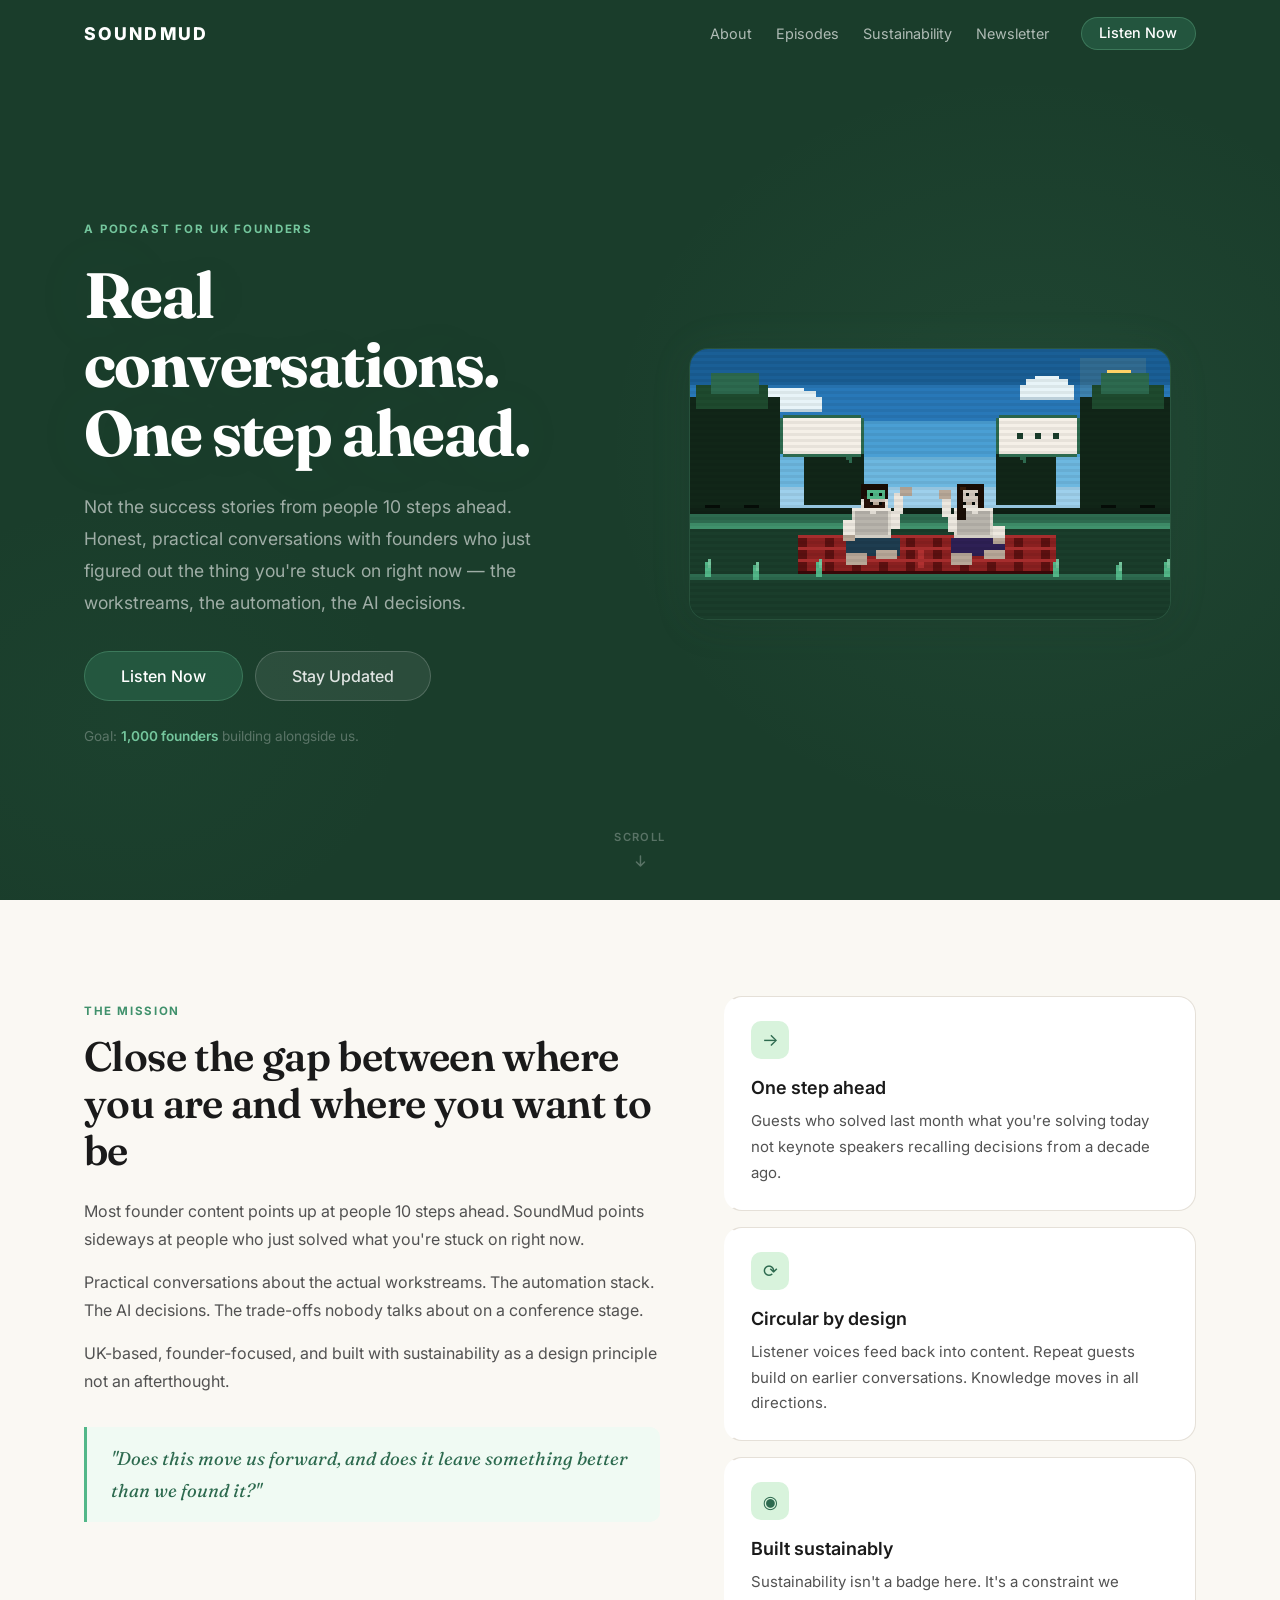
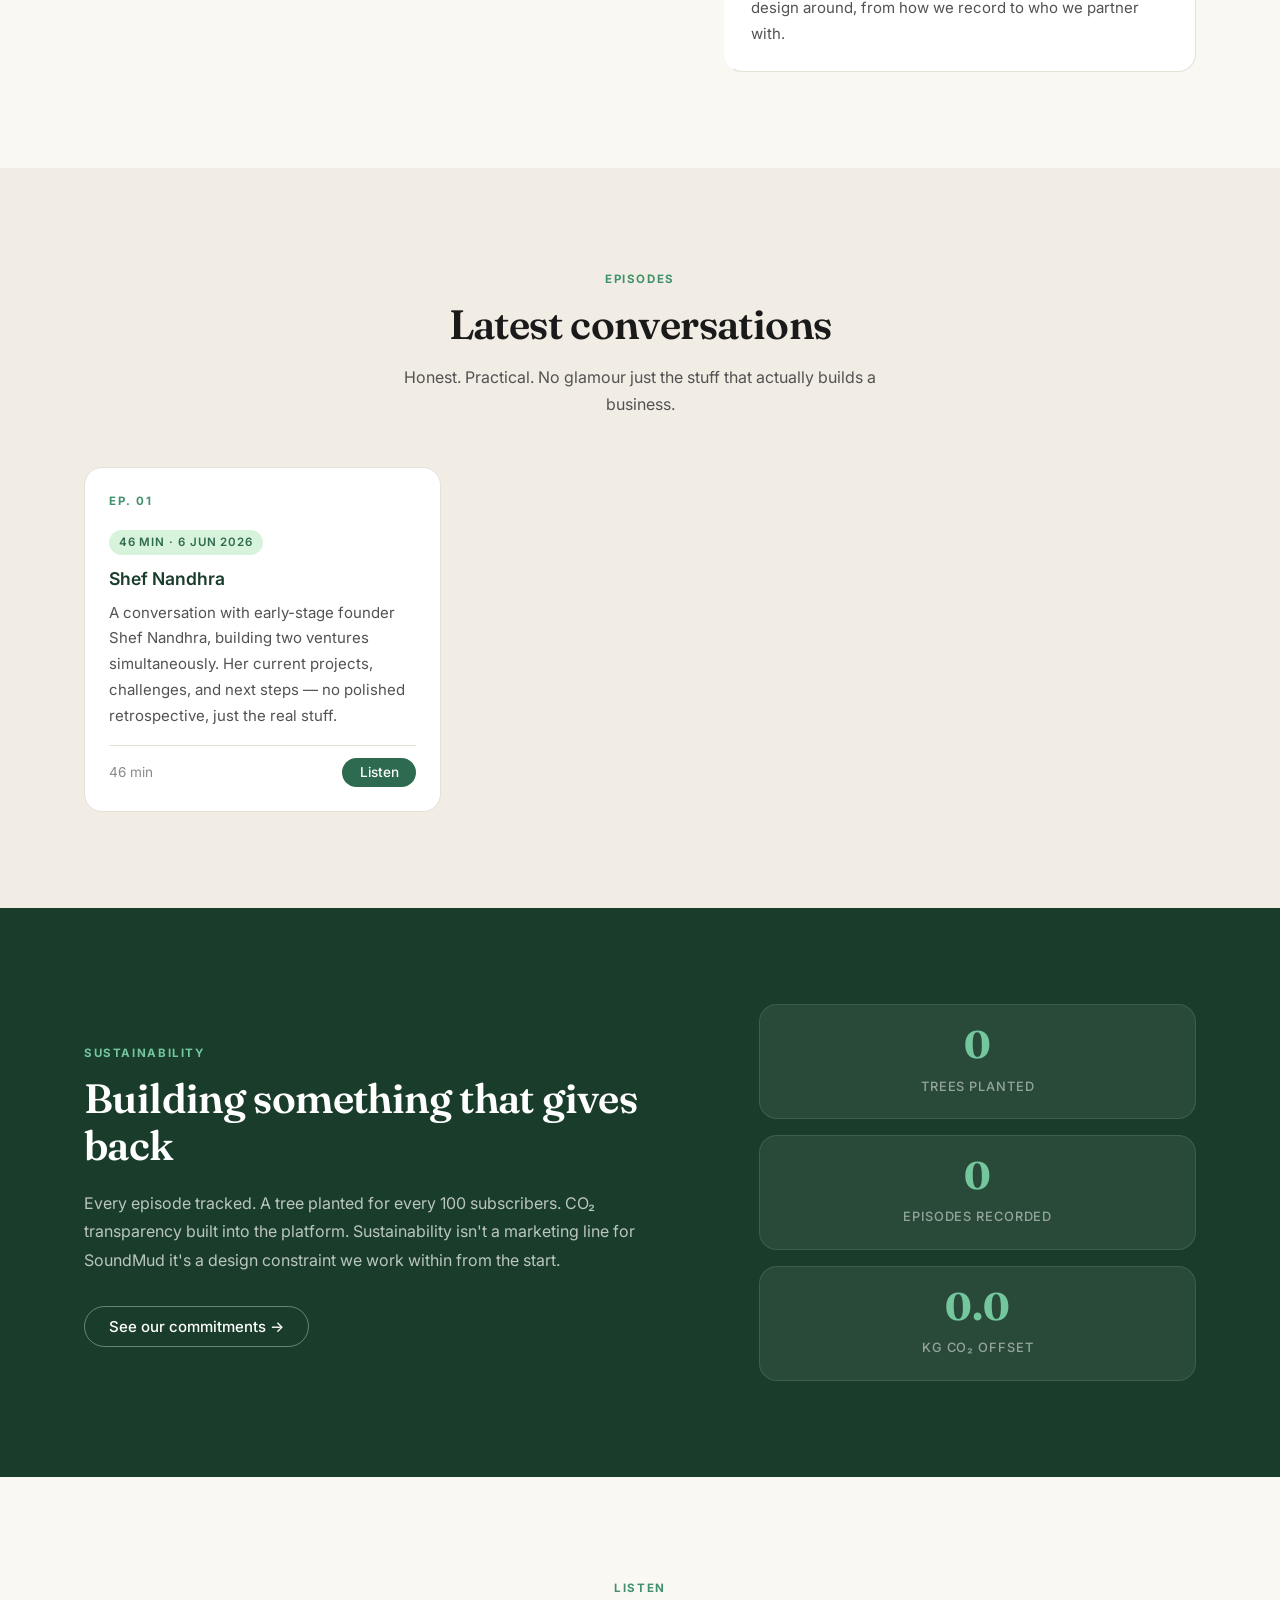
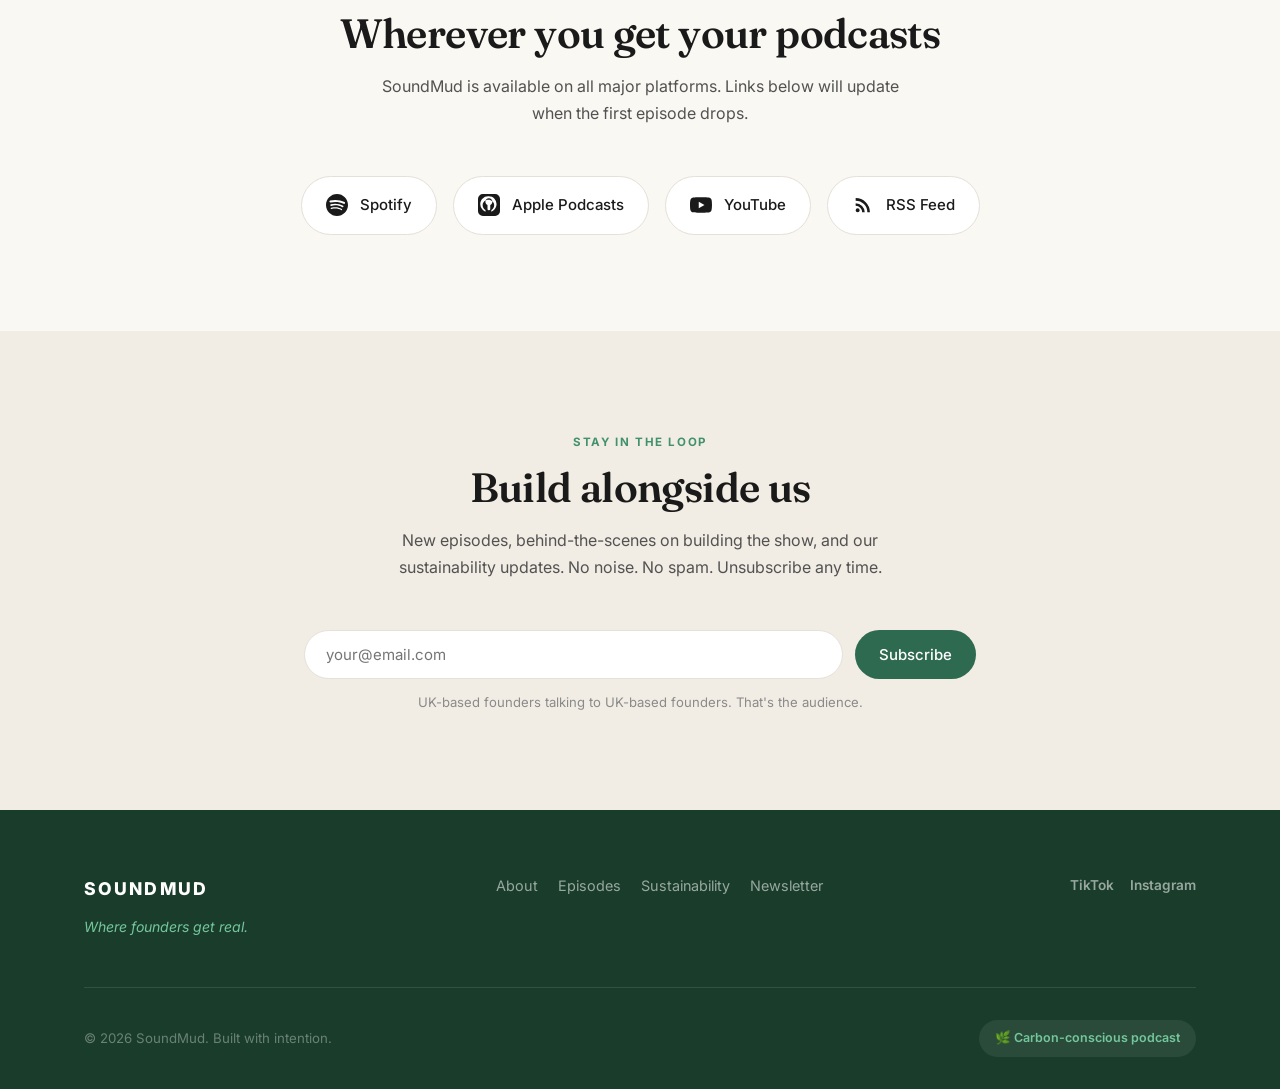
==== commit 612de847: "Update footer tagline to 'Where founders get real.' Co-Authored-By: Claude Sonnet 4.6 <noreply@anthr" ====
--- a/index.html
+++ b/index.html
@@ -300,7 +300,7 @@
       <div class="footer__inner">
         <div class="footer__brand">
           <span class="footer__logo" aria-label="SoundMud">SOUNDMUD</span>
-          <p class="footer__tagline">Think further. Build better.</p>
+          <p class="footer__tagline">Where founders get real.</p>
         </div>
         <nav class="footer__nav" aria-label="Footer navigation">
           <a href="#about">About</a>
